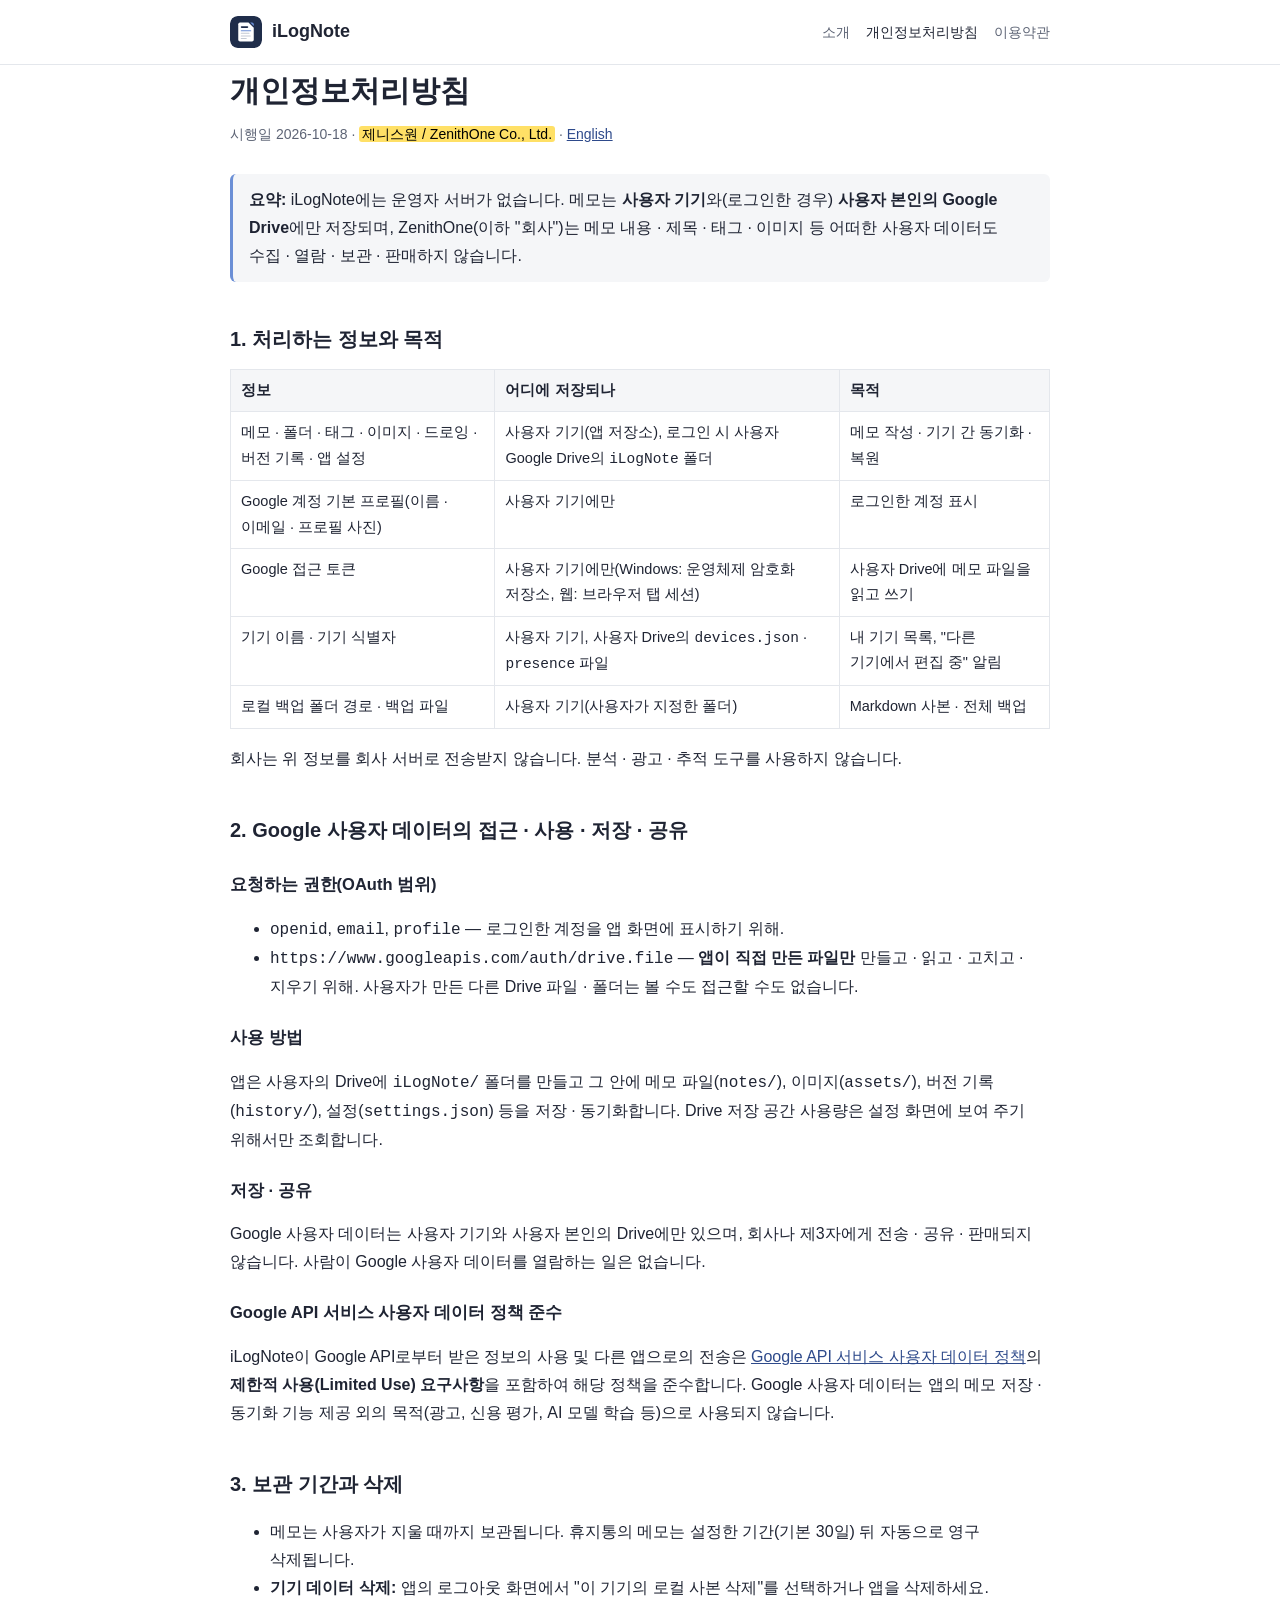
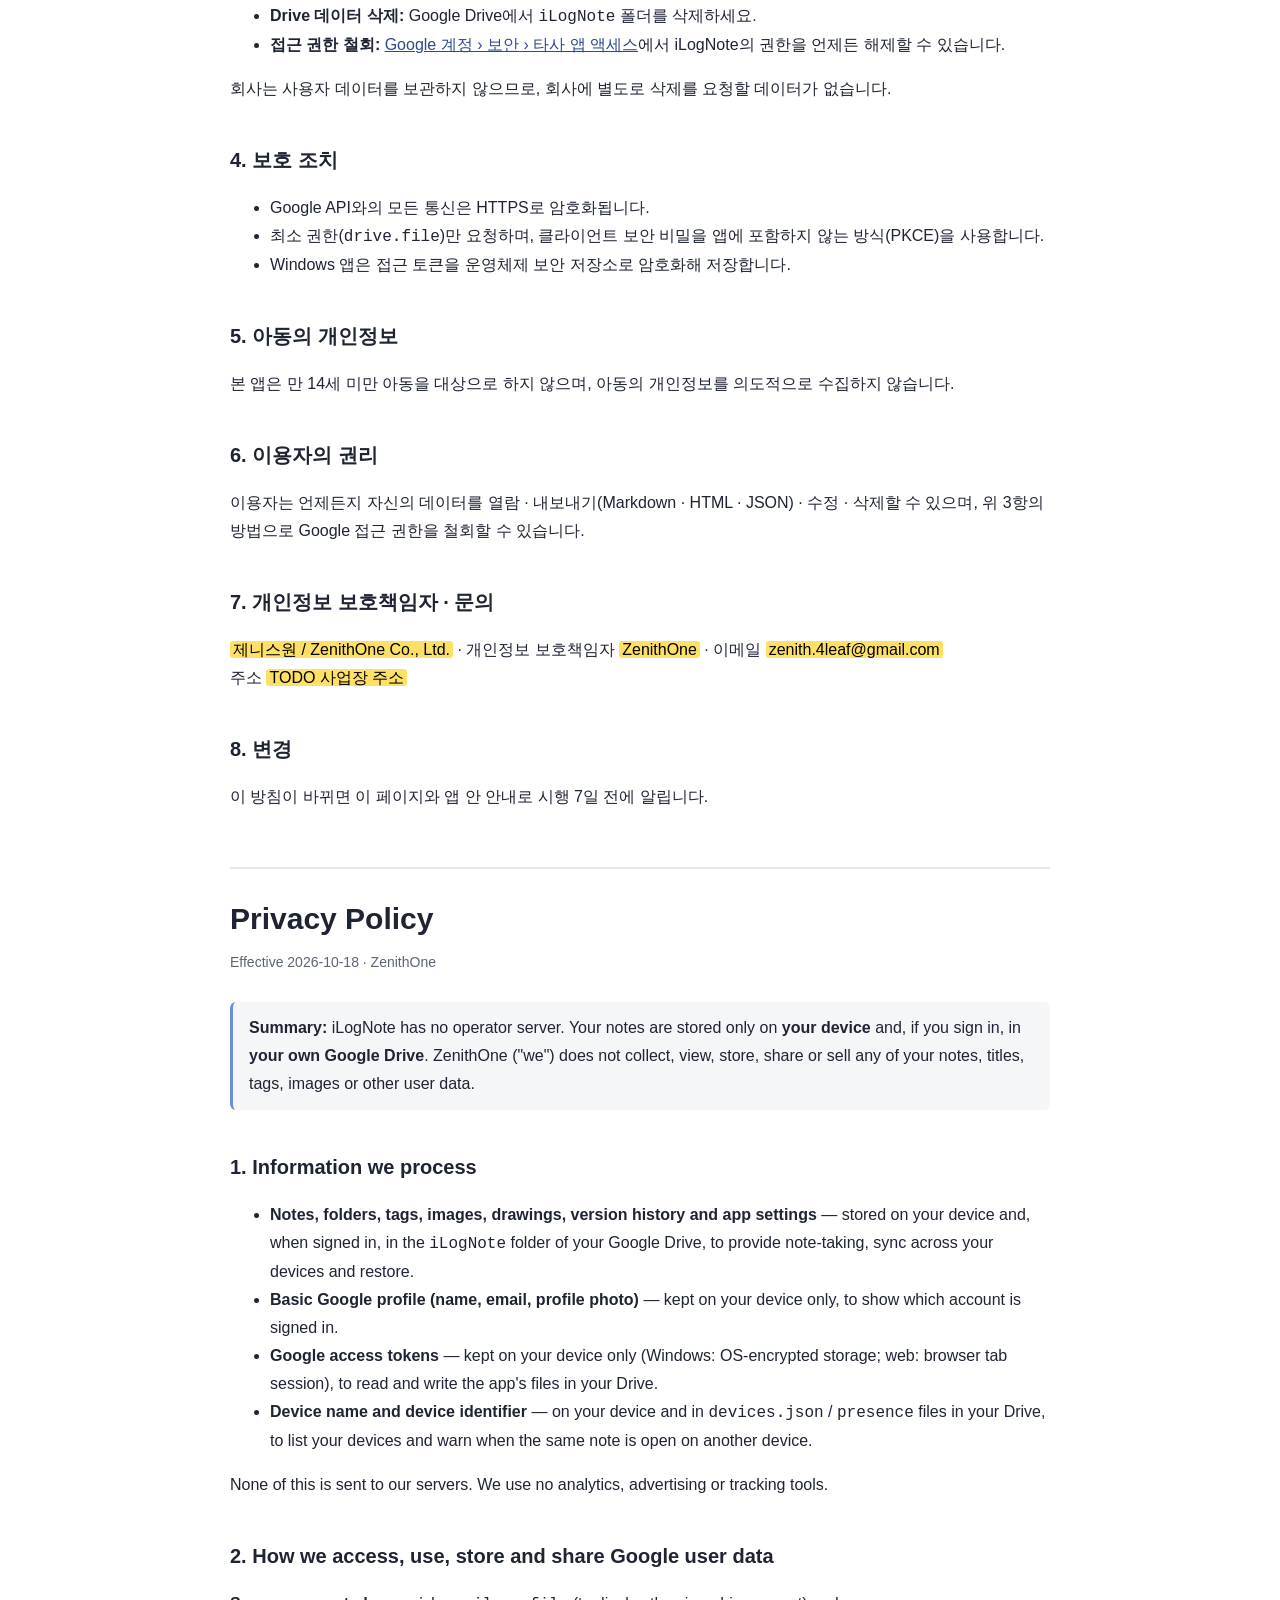
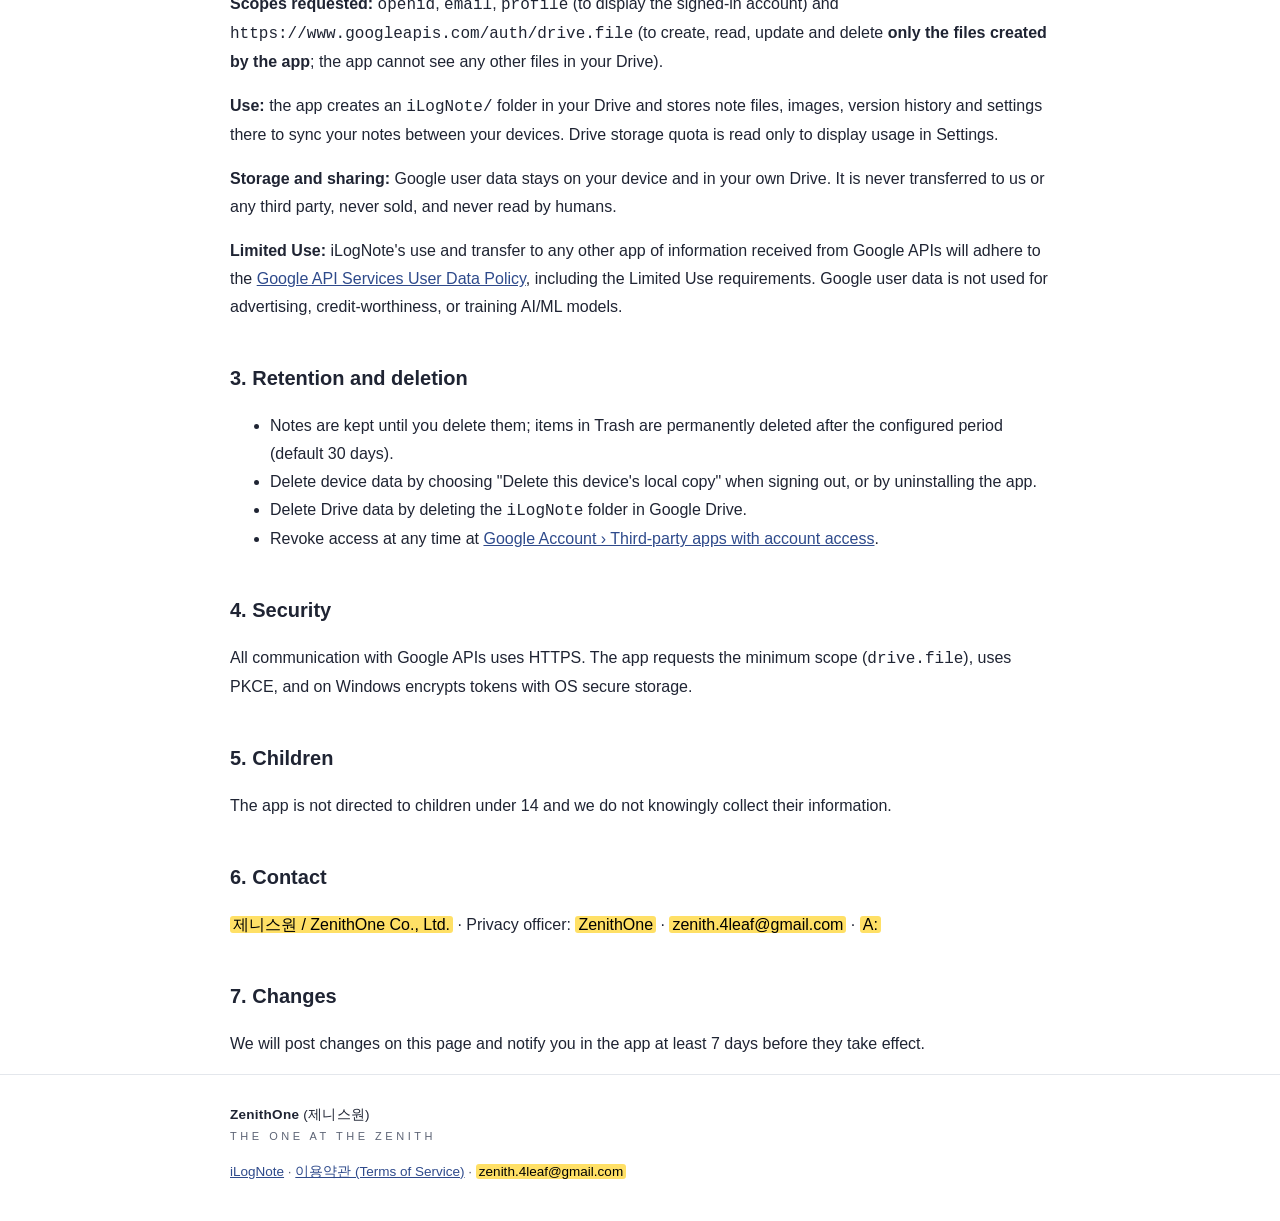
==== privacy.html @ d5c9f4c6 "Add files via upload" ====
<!doctype html>
<html lang="ko">
<head>
  <meta charset="utf-8" />
  <meta name="viewport" content="width=device-width, initial-scale=1" />
  <title>개인정보처리방침 (Privacy Policy) — iLogNote</title>
  <meta name="theme-color" content="#1F2D4A" />
  <link rel="icon" href="icon.svg" />
  <link rel="stylesheet" href="style.css" />
</head>
<body>
  <header class="top">
    <nav class="wrap nav" aria-label="사이트">
      <a class="brand" href="index.html"><img src="icon.svg" alt="" />iLogNote</a>
      <div class="links">
        <a href="index.html">소개</a>
        <a href="privacy.html" aria-current="page">개인정보처리방침</a>
        <a href="terms.html">이용약관</a>
      </div>
    </nav>
  </header>

  <main class="wrap">
    <h1 class="doc">개인정보처리방침</h1>
    <div class="meta">시행일 2026-10-18 · <mark class="todo">제니스원 / ZenithOne Co., Ltd.</mark> · <a href="#en">English</a></div>

    <div class="note">
      <b>요약:</b> iLogNote에는 운영자 서버가 없습니다. 메모는 <b>사용자 기기</b>와(로그인한 경우) <b>사용자 본인의 Google Drive</b>에만 저장되며, ZenithOne(이하 "회사")는 메모 내용 · 제목 · 태그 · 이미지 등 어떠한 사용자 데이터도 수집 · 열람 · 보관 · 판매하지 않습니다.
    </div>

    <h2>1. 처리하는 정보와 목적</h2>
    <table>
      <tr><th>정보</th><th>어디에 저장되나</th><th>목적</th></tr>
      <tr><td>메모 · 폴더 · 태그 · 이미지 · 드로잉 · 버전 기록 · 앱 설정</td><td>사용자 기기(앱 저장소), 로그인 시 사용자 Google Drive의 <code>iLogNote</code> 폴더</td><td>메모 작성 · 기기 간 동기화 · 복원</td></tr>
      <tr><td>Google 계정 기본 프로필(이름 · 이메일 · 프로필 사진)</td><td>사용자 기기에만</td><td>로그인한 계정 표시</td></tr>
      <tr><td>Google 접근 토큰</td><td>사용자 기기에만(Windows: 운영체제 암호화 저장소, 웹: 브라우저 탭 세션)</td><td>사용자 Drive에 메모 파일을 읽고 쓰기</td></tr>
      <tr><td>기기 이름 · 기기 식별자</td><td>사용자 기기, 사용자 Drive의 <code>devices.json</code> · <code>presence</code> 파일</td><td>내 기기 목록, "다른 기기에서 편집 중" 알림</td></tr>
      <tr><td>로컬 백업 폴더 경로 · 백업 파일</td><td>사용자 기기(사용자가 지정한 폴더)</td><td>Markdown 사본 · 전체 백업</td></tr>
    </table>
    <p>회사는 위 정보를 회사 서버로 전송받지 않습니다. 분석 · 광고 · 추적 도구를 사용하지 않습니다.</p>

    <h2>2. Google 사용자 데이터의 접근 · 사용 · 저장 · 공유</h2>
    <h3>요청하는 권한(OAuth 범위)</h3>
    <ul>
      <li><code>openid</code>, <code>email</code>, <code>profile</code> — 로그인한 계정을 앱 화면에 표시하기 위해.</li>
      <li><code>https://www.googleapis.com/auth/drive.file</code> — <b>앱이 직접 만든 파일만</b> 만들고 · 읽고 · 고치고 · 지우기 위해. 사용자가 만든 다른 Drive 파일 · 폴더는 볼 수도 접근할 수도 없습니다.</li>
    </ul>
    <h3>사용 방법</h3>
    <p>앱은 사용자의 Drive에 <code>iLogNote/</code> 폴더를 만들고 그 안에 메모 파일(<code>notes/</code>), 이미지(<code>assets/</code>), 버전 기록(<code>history/</code>), 설정(<code>settings.json</code>) 등을 저장 · 동기화합니다. Drive 저장 공간 사용량은 설정 화면에 보여 주기 위해서만 조회합니다.</p>
    <h3>저장 · 공유</h3>
    <p>Google 사용자 데이터는 사용자 기기와 사용자 본인의 Drive에만 있으며, 회사나 제3자에게 전송 · 공유 · 판매되지 않습니다. 사람이 Google 사용자 데이터를 열람하는 일은 없습니다.</p>
    <h3>Google API 서비스 사용자 데이터 정책 준수</h3>
    <p>iLogNote이 Google API로부터 받은 정보의 사용 및 다른 앱으로의 전송은 <a href="https://developers.google.com/terms/api-services-user-data-policy" rel="noopener">Google API 서비스 사용자 데이터 정책</a>의 <b>제한적 사용(Limited Use) 요구사항</b>을 포함하여 해당 정책을 준수합니다. Google 사용자 데이터는 앱의 메모 저장 · 동기화 기능 제공 외의 목적(광고, 신용 평가, AI 모델 학습 등)으로 사용되지 않습니다.</p>

    <h2>3. 보관 기간과 삭제</h2>
    <ul>
      <li>메모는 사용자가 지울 때까지 보관됩니다. 휴지통의 메모는 설정한 기간(기본 30일) 뒤 자동으로 영구 삭제됩니다.</li>
      <li><b>기기 데이터 삭제:</b> 앱의 로그아웃 화면에서 "이 기기의 로컬 사본 삭제"를 선택하거나 앱을 삭제하세요.</li>
      <li><b>Drive 데이터 삭제:</b> Google Drive에서 <code>iLogNote</code> 폴더를 삭제하세요.</li>
      <li><b>접근 권한 철회:</b> <a href="https://myaccount.google.com/permissions" rel="noopener">Google 계정 › 보안 › 타사 앱 액세스</a>에서 iLogNote의 권한을 언제든 해제할 수 있습니다.</li>
    </ul>
    <p>회사는 사용자 데이터를 보관하지 않으므로, 회사에 별도로 삭제를 요청할 데이터가 없습니다.</p>

    <h2>4. 보호 조치</h2>
    <ul>
      <li>Google API와의 모든 통신은 HTTPS로 암호화됩니다.</li>
      <li>최소 권한(<code>drive.file</code>)만 요청하며, 클라이언트 보안 비밀을 앱에 포함하지 않는 방식(PKCE)을 사용합니다.</li>
      <li>Windows 앱은 접근 토큰을 운영체제 보안 저장소로 암호화해 저장합니다.</li>
    </ul>

    <h2>5. 아동의 개인정보</h2>
    <p>본 앱은 만 14세 미만 아동을 대상으로 하지 않으며, 아동의 개인정보를 의도적으로 수집하지 않습니다.</p>

    <h2>6. 이용자의 권리</h2>
    <p>이용자는 언제든지 자신의 데이터를 열람 · 내보내기(Markdown · HTML · JSON) · 수정 · 삭제할 수 있으며, 위 3항의 방법으로 Google 접근 권한을 철회할 수 있습니다.</p>

    <h2>7. 개인정보 보호책임자 · 문의</h2>
    <p><mark class="todo">제니스원 / ZenithOne Co., Ltd.</mark> · 개인정보 보호책임자 <mark class="todo">ZenithOne</mark> · 이메일 <mark class="todo">zenith.4leaf@gmail.com</mark><br />주소 <mark class="todo">TODO 사업장 주소</mark></p>

    <h2>8. 변경</h2>
    <p>이 방침이 바뀌면 이 페이지와 앱 안 안내로 시행 7일 전에 알립니다.</p>

    <hr class="lang-sep" />

    <h1 class="doc" id="en">Privacy Policy</h1>
    <div class="meta">Effective 2026-10-18 · ZenithOne</div>
    <div class="note"><b>Summary:</b> iLogNote has no operator server. Your notes are stored only on <b>your device</b> and, if you sign in, in <b>your own Google Drive</b>. ZenithOne ("we") does not collect, view, store, share or sell any of your notes, titles, tags, images or other user data.</div>

    <h2>1. Information we process</h2>
    <ul>
      <li><b>Notes, folders, tags, images, drawings, version history and app settings</b> — stored on your device and, when signed in, in the <code>iLogNote</code> folder of your Google Drive, to provide note-taking, sync across your devices and restore.</li>
      <li><b>Basic Google profile (name, email, profile photo)</b> — kept on your device only, to show which account is signed in.</li>
      <li><b>Google access tokens</b> — kept on your device only (Windows: OS-encrypted storage; web: browser tab session), to read and write the app's files in your Drive.</li>
      <li><b>Device name and device identifier</b> — on your device and in <code>devices.json</code> / <code>presence</code> files in your Drive, to list your devices and warn when the same note is open on another device.</li>
    </ul>
    <p>None of this is sent to our servers. We use no analytics, advertising or tracking tools.</p>

    <h2>2. How we access, use, store and share Google user data</h2>
    <p><b>Scopes requested:</b> <code>openid</code>, <code>email</code>, <code>profile</code> (to display the signed-in account) and <code>https://www.googleapis.com/auth/drive.file</code> (to create, read, update and delete <b>only the files created by the app</b>; the app cannot see any other files in your Drive).</p>
    <p><b>Use:</b> the app creates an <code>iLogNote/</code> folder in your Drive and stores note files, images, version history and settings there to sync your notes between your devices. Drive storage quota is read only to display usage in Settings.</p>
    <p><b>Storage and sharing:</b> Google user data stays on your device and in your own Drive. It is never transferred to us or any third party, never sold, and never read by humans.</p>
    <p><b>Limited Use:</b> iLogNote's use and transfer to any other app of information received from Google APIs will adhere to the <a href="https://developers.google.com/terms/api-services-user-data-policy" rel="noopener">Google API Services User Data Policy</a>, including the Limited Use requirements. Google user data is not used for advertising, credit-worthiness, or training AI/ML models.</p>

    <h2>3. Retention and deletion</h2>
    <ul>
      <li>Notes are kept until you delete them; items in Trash are permanently deleted after the configured period (default 30 days).</li>
      <li>Delete device data by choosing "Delete this device's local copy" when signing out, or by uninstalling the app.</li>
      <li>Delete Drive data by deleting the <code>iLogNote</code> folder in Google Drive.</li>
      <li>Revoke access at any time at <a href="https://myaccount.google.com/permissions" rel="noopener">Google Account › Third-party apps with account access</a>.</li>
    </ul>

    <h2>4. Security</h2>
    <p>All communication with Google APIs uses HTTPS. The app requests the minimum scope (<code>drive.file</code>), uses PKCE, and on Windows encrypts tokens with OS secure storage.</p>

    <h2>5. Children</h2>
    <p>The app is not directed to children under 14 and we do not knowingly collect their information.</p>

    <h2>6. Contact</h2>
    <p><mark class="todo">제니스원 / ZenithOne Co., Ltd.</mark> · Privacy officer: <mark class="todo">ZenithOne</mark> · <mark class="todo">zenith.4leaf@gmail.com</mark> · <mark class="todo">A:</mark></p>

    <h2>7. Changes</h2>
    <p>We will post changes on this page and notify you in the app at least 7 days before they take effect.</p>
  </main>

  <footer>
    <div class="wrap">
      <div class="co">ZenithOne <span style="font-weight:400">(제니스원)</span></div>
      <div class="slogan">THE ONE AT THE ZENITH</div>
      <p><a href="index.html">iLogNote</a> · <a href="terms.html">이용약관 (Terms of Service)</a> · <mark class="todo">zenith.4leaf@gmail.com</mark></p>
    </div>
  </footer>
</body>
</html>
---- style.css ----
/* iLogNote 공개 사이트 — ZenithOne 브랜드 색 (Deep Navy · Sky Blue · Light Gray) */
:root {
  --navy: #1f2d4a;
  --sky: #6b8fd6;
  --gray: #d9dce1;
  --bg: #ffffff;
  --soft: #f5f6f8;
  --fg: #1f2433;
  --muted: #5d6475;
  --line: #e4e7ec;
  --link: #2e4a8b;
}
@media (prefers-color-scheme: dark) {
  :root {
    --bg: #12192a;
    --soft: #182238;
    --fg: #e6e9ef;
    --muted: #a3abbd;
    --line: #2a3550;
    --link: #8fadee;
  }
}
* { box-sizing: border-box; }
html { -webkit-text-size-adjust: 100%; }
body {
  margin: 0;
  background: var(--bg);
  color: var(--fg);
  font: 16px/1.75 'Pretendard', -apple-system, BlinkMacSystemFont, 'Segoe UI', 'Apple SD Gothic Neo', 'Malgun Gothic', sans-serif;
  word-break: keep-all;
  overflow-wrap: anywhere;
}
a { color: var(--link); }
header.top {
  border-bottom: 1px solid var(--line);
  background: var(--bg);
}
.wrap { max-width: 860px; margin: 0 auto; padding: 0 20px; }
.nav { display: flex; align-items: center; gap: 16px; height: 64px; }
.brand { display: flex; align-items: center; gap: 10px; color: var(--fg); text-decoration: none; font-weight: 700; font-size: 18px; }
.brand img { width: 32px; height: 32px; border-radius: 8px; }
.nav .links { margin-left: auto; display: flex; gap: 16px; font-size: 14px; }
.nav .links a { color: var(--muted); text-decoration: none; }
.nav .links a:hover, .nav .links a[aria-current] { color: var(--fg); }
.hero { background: var(--navy); color: #fff; padding: 64px 0 56px; }
.hero h1 { margin: 0 0 12px; font-size: clamp(28px, 5vw, 40px); line-height: 1.25; letter-spacing: -0.01em; }
.hero p { margin: 0; max-width: 620px; color: #cfd6e6; font-size: 17px; }
.hero .accent { color: var(--sky); }
.btns { display: flex; flex-wrap: wrap; gap: 10px; margin-top: 28px; }
.btn { display: inline-flex; align-items: center; height: 42px; padding: 0 18px; border-radius: 8px; background: var(--sky); color: var(--navy); font-weight: 700; text-decoration: none; }
.btn.ghost { background: transparent; color: #fff; border: 1px solid #ffffff55; }
main { padding: 40px 0 56px; }
.grid { display: grid; grid-template-columns: repeat(auto-fit, minmax(230px, 1fr)); gap: 14px; }
.card { border: 1px solid var(--line); border-radius: 10px; padding: 18px; background: var(--bg); }
.card h3 { margin: 0 0 6px; font-size: 16px; }
.card p { margin: 0; color: var(--muted); font-size: 14.5px; }
h1.doc { font-size: 30px; margin: 0 0 4px; }
.meta { color: var(--muted); font-size: 14px; margin-bottom: 28px; }
h2 { font-size: 20px; margin: 36px 0 8px; padding-top: 4px; }
h3 { font-size: 16.5px; margin: 22px 0 6px; }
.lang-sep { margin: 56px 0 24px; border: 0; border-top: 2px solid var(--line); }
table { width: 100%; border-collapse: collapse; margin: 12px 0; font-size: 14.5px; }
th, td { border: 1px solid var(--line); padding: 8px 10px; text-align: left; vertical-align: top; }
th { background: var(--soft); }
.note { background: var(--soft); border-left: 3px solid var(--sky); padding: 12px 16px; border-radius: 6px; margin: 16px 0; }
footer { border-top: 1px solid var(--line); padding: 28px 0 40px; color: var(--muted); font-size: 13.5px; }
footer .co { color: var(--fg); font-weight: 700; letter-spacing: 0.02em; }
footer .slogan { letter-spacing: 0.32em; font-size: 11px; color: var(--muted); }
mark.todo { background: #ffe066; color: #000; padding: 0 3px; border-radius: 3px; }
@media (max-width: 640px) { .nav .links { gap: 12px; font-size: 13px; } .hero { padding: 44px 0 40px; } }

.shots { display: grid; grid-template-columns: repeat(auto-fit, minmax(300px, 1fr)); gap: 16px; }
.shots figure { margin: 0; }
.shots img { width: 100%; border: 1px solid var(--line); border-radius: 10px; display: block; background: var(--soft); }
.shots .phone img { max-width: 260px; margin: 0 auto; }
.shots figcaption { color: var(--muted); font-size: 13.5px; margin-top: 6px; text-align: center; }
.downloads .card { display: flex; flex-direction: column; gap: 8px; }
.btn.dl { background: var(--navy); color: #fff; align-self: flex-start; }
@media (prefers-color-scheme: dark) { .btn.dl { background: var(--sky); color: var(--navy); } }
.soon { align-self: flex-start; padding: 6px 12px; border-radius: 999px; background: var(--soft); color: var(--muted); font-size: 13px; }
.hash { font-size: 11.5px; word-break: break-all; }
.hash code { font-size: 11px; }
.small { color: var(--muted); font-size: 13.5px; }
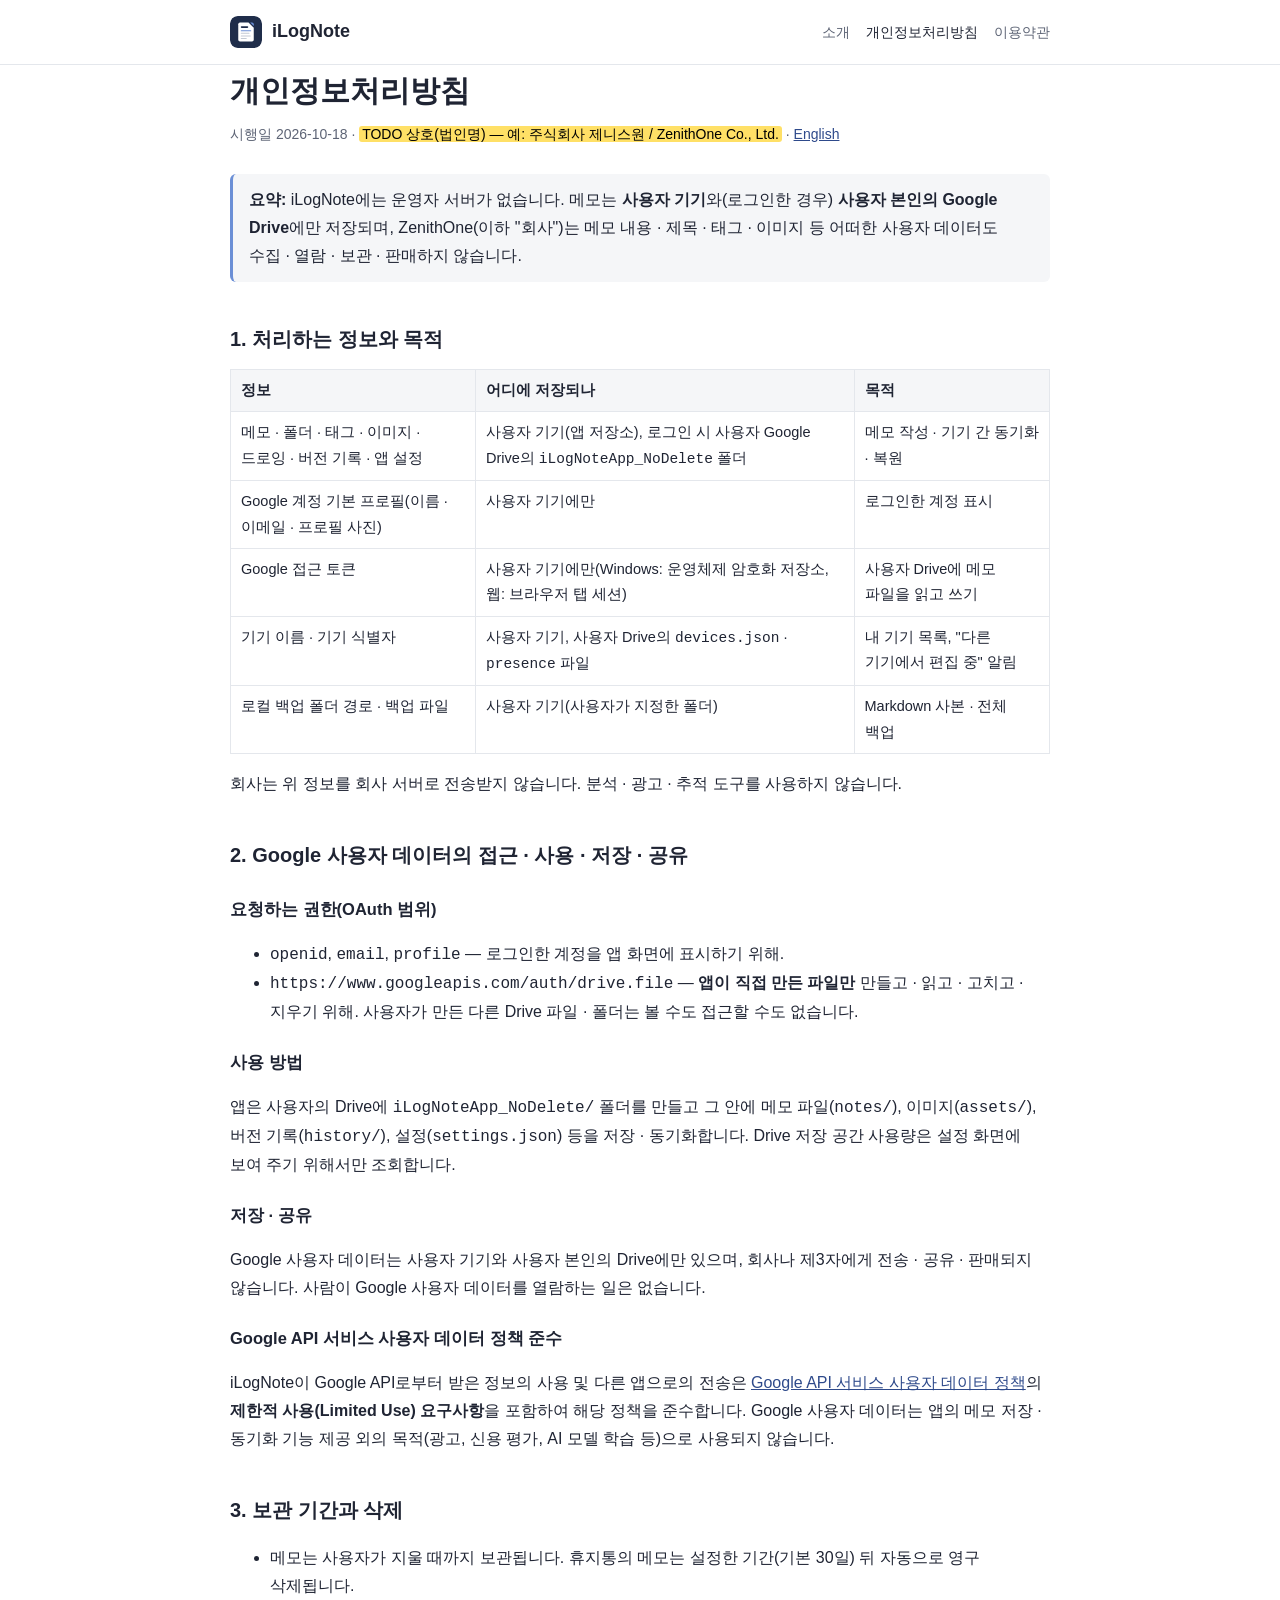
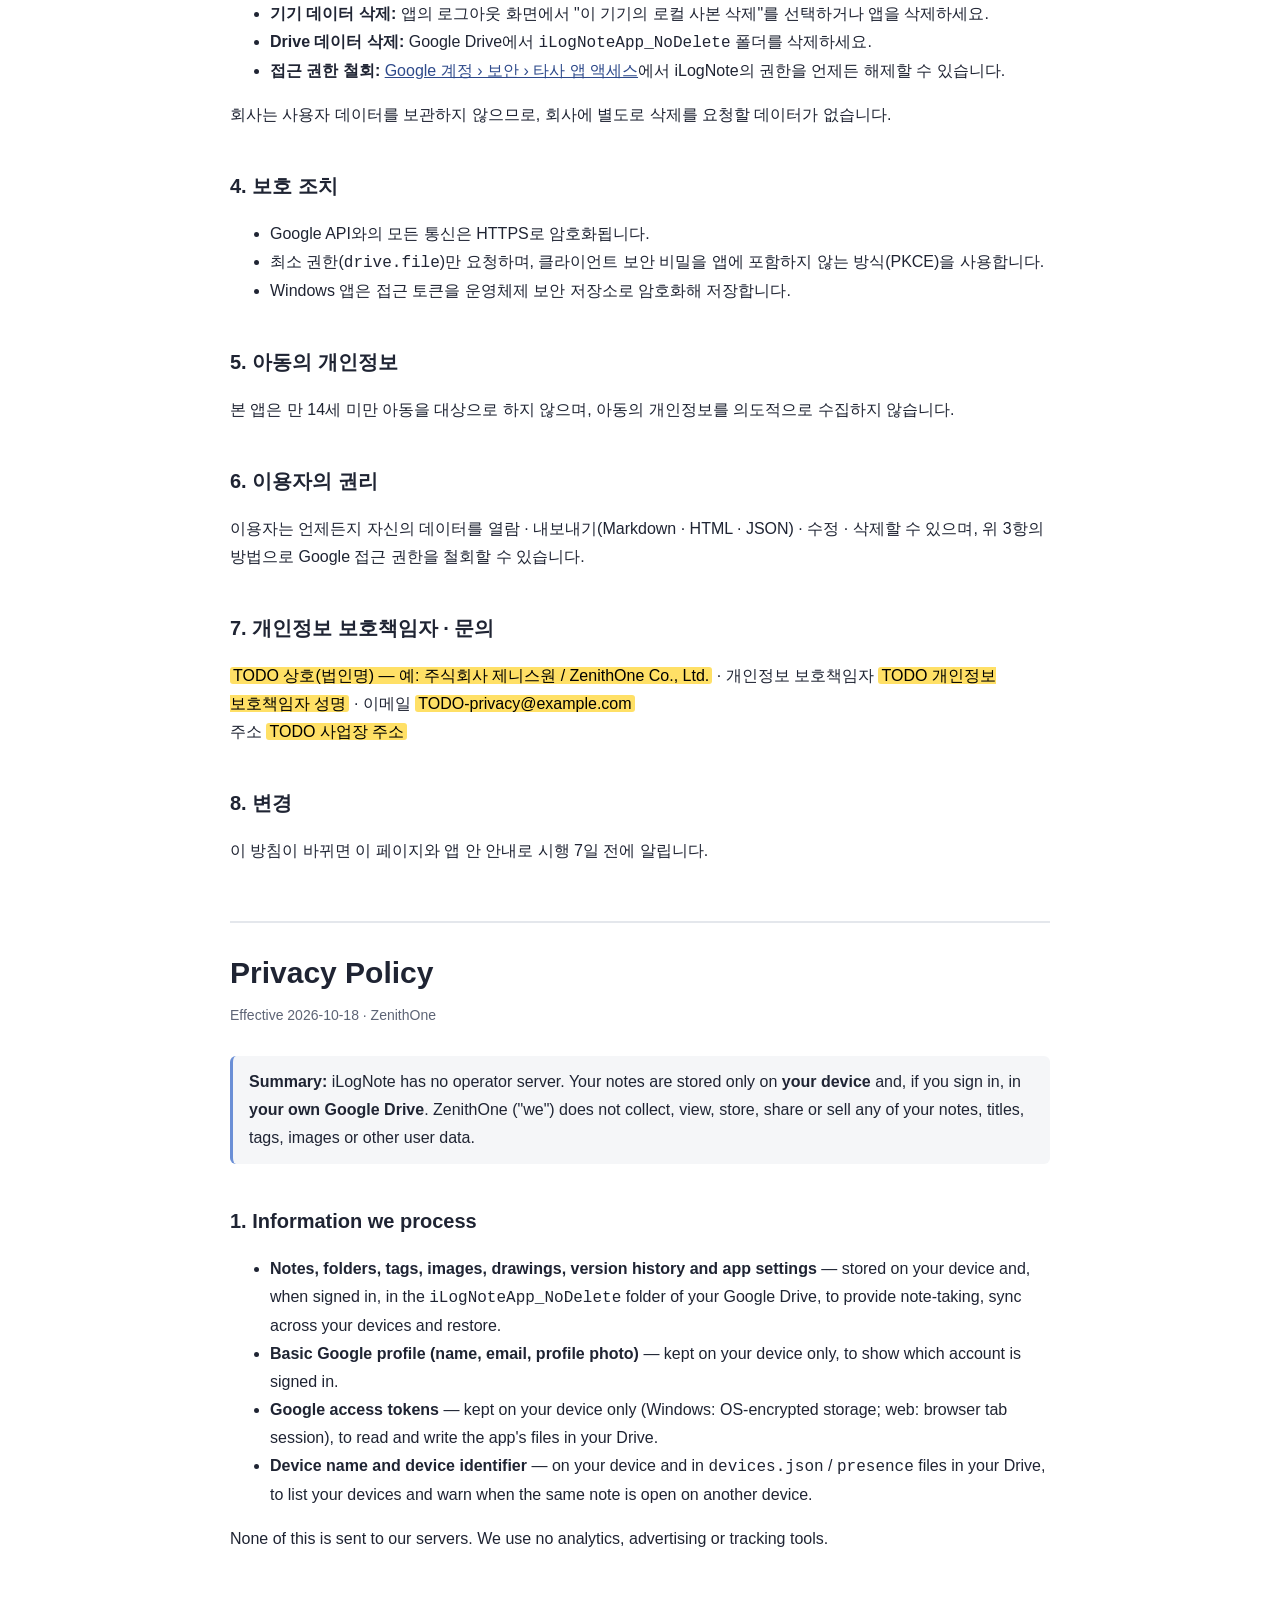
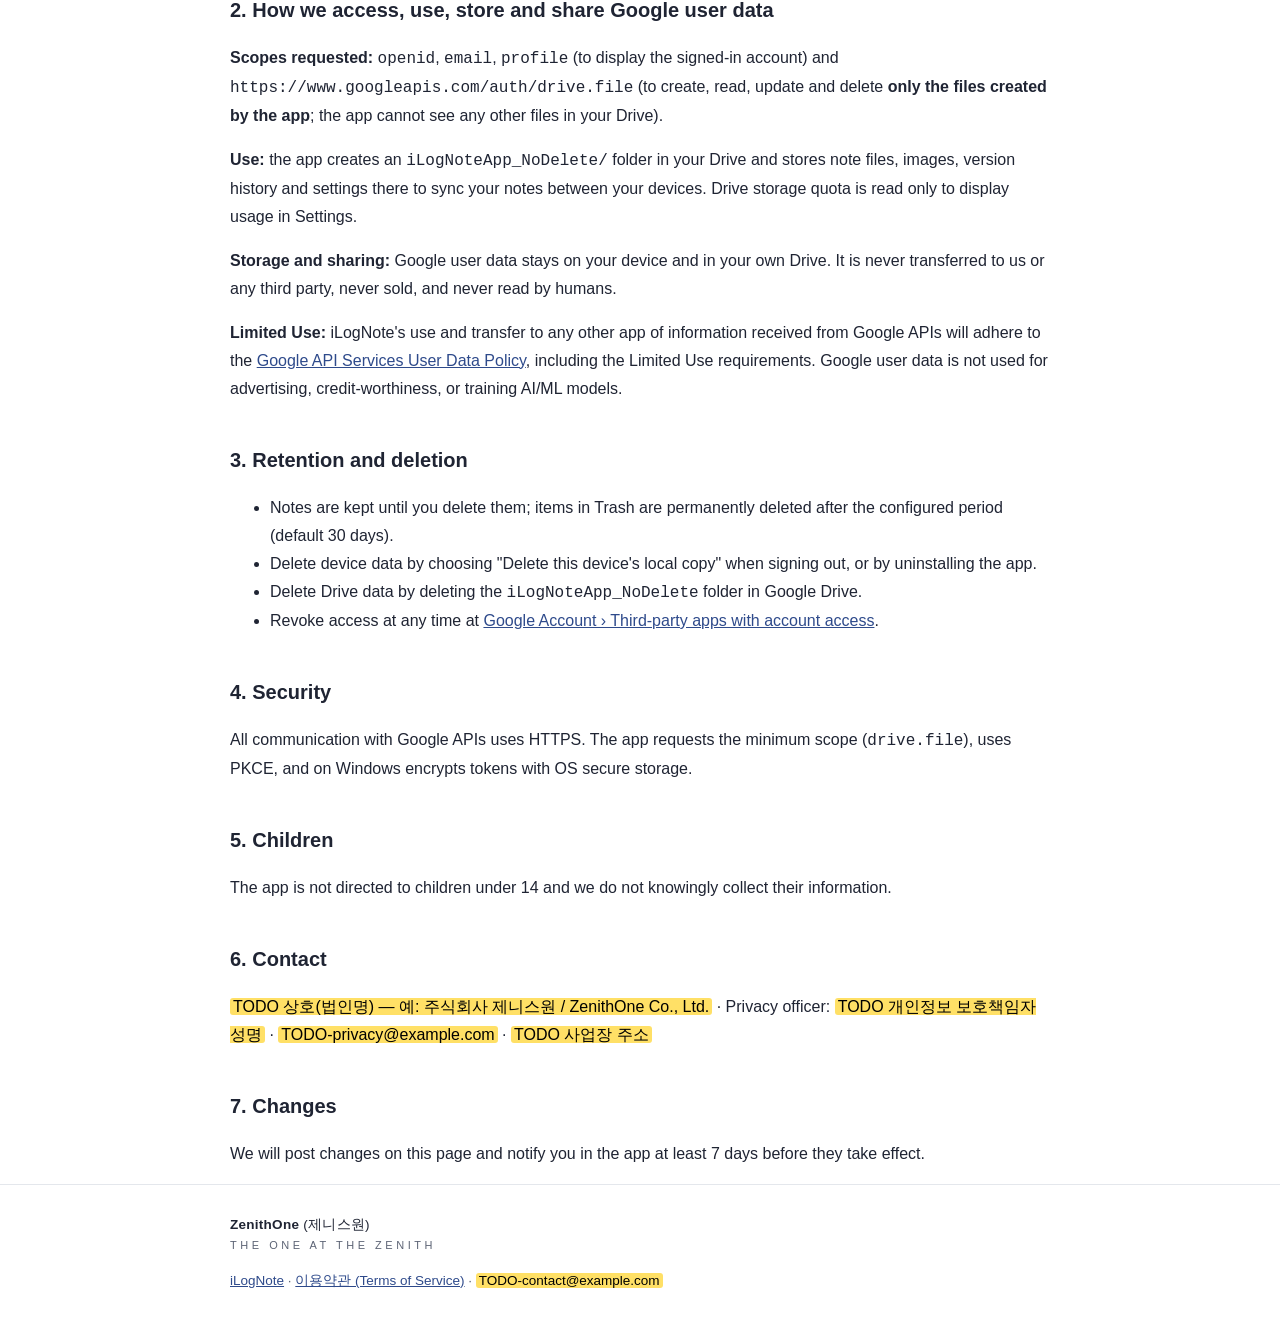
==== commit 10a01498: "Add files via upload" ====
--- a/privacy.html
+++ b/privacy.html
@@ -5,7 +5,9 @@
   <meta name="viewport" content="width=device-width, initial-scale=1" />
   <title>개인정보처리방침 (Privacy Policy) — iLogNote</title>
   <meta name="theme-color" content="#1F2D4A" />
-  <link rel="icon" href="icon.svg" />
+  <link rel="icon" href="icon.svg" type="image/svg+xml" />
+  <link rel="icon" href="icon-192.png" type="image/png" sizes="192x192" />
+  <link rel="apple-touch-icon" href="apple-touch-icon.png" />
   <link rel="stylesheet" href="style.css" />
 </head>
 <body>
@@ -22,7 +24,7 @@
 
   <main class="wrap">
     <h1 class="doc">개인정보처리방침</h1>
-    <div class="meta">시행일 2026-10-18 · <mark class="todo">제니스원 / ZenithOne Co., Ltd.</mark> · <a href="#en">English</a></div>
+    <div class="meta">시행일 2026-10-18 · <mark class="todo">TODO 상호(법인명) — 예: 주식회사 제니스원 / ZenithOne Co., Ltd.</mark> · <a href="#en">English</a></div>
 
     <div class="note">
       <b>요약:</b> iLogNote에는 운영자 서버가 없습니다. 메모는 <b>사용자 기기</b>와(로그인한 경우) <b>사용자 본인의 Google Drive</b>에만 저장되며, ZenithOne(이하 "회사")는 메모 내용 · 제목 · 태그 · 이미지 등 어떠한 사용자 데이터도 수집 · 열람 · 보관 · 판매하지 않습니다.
@@ -31,7 +33,7 @@
     <h2>1. 처리하는 정보와 목적</h2>
     <table>
       <tr><th>정보</th><th>어디에 저장되나</th><th>목적</th></tr>
-      <tr><td>메모 · 폴더 · 태그 · 이미지 · 드로잉 · 버전 기록 · 앱 설정</td><td>사용자 기기(앱 저장소), 로그인 시 사용자 Google Drive의 <code>iLogNote</code> 폴더</td><td>메모 작성 · 기기 간 동기화 · 복원</td></tr>
+      <tr><td>메모 · 폴더 · 태그 · 이미지 · 드로잉 · 버전 기록 · 앱 설정</td><td>사용자 기기(앱 저장소), 로그인 시 사용자 Google Drive의 <code>iLogNoteApp_NoDelete</code> 폴더</td><td>메모 작성 · 기기 간 동기화 · 복원</td></tr>
       <tr><td>Google 계정 기본 프로필(이름 · 이메일 · 프로필 사진)</td><td>사용자 기기에만</td><td>로그인한 계정 표시</td></tr>
       <tr><td>Google 접근 토큰</td><td>사용자 기기에만(Windows: 운영체제 암호화 저장소, 웹: 브라우저 탭 세션)</td><td>사용자 Drive에 메모 파일을 읽고 쓰기</td></tr>
       <tr><td>기기 이름 · 기기 식별자</td><td>사용자 기기, 사용자 Drive의 <code>devices.json</code> · <code>presence</code> 파일</td><td>내 기기 목록, "다른 기기에서 편집 중" 알림</td></tr>
@@ -46,7 +48,7 @@
       <li><code>https://www.googleapis.com/auth/drive.file</code> — <b>앱이 직접 만든 파일만</b> 만들고 · 읽고 · 고치고 · 지우기 위해. 사용자가 만든 다른 Drive 파일 · 폴더는 볼 수도 접근할 수도 없습니다.</li>
     </ul>
     <h3>사용 방법</h3>
-    <p>앱은 사용자의 Drive에 <code>iLogNote/</code> 폴더를 만들고 그 안에 메모 파일(<code>notes/</code>), 이미지(<code>assets/</code>), 버전 기록(<code>history/</code>), 설정(<code>settings.json</code>) 등을 저장 · 동기화합니다. Drive 저장 공간 사용량은 설정 화면에 보여 주기 위해서만 조회합니다.</p>
+    <p>앱은 사용자의 Drive에 <code>iLogNoteApp_NoDelete/</code> 폴더를 만들고 그 안에 메모 파일(<code>notes/</code>), 이미지(<code>assets/</code>), 버전 기록(<code>history/</code>), 설정(<code>settings.json</code>) 등을 저장 · 동기화합니다. Drive 저장 공간 사용량은 설정 화면에 보여 주기 위해서만 조회합니다.</p>
     <h3>저장 · 공유</h3>
     <p>Google 사용자 데이터는 사용자 기기와 사용자 본인의 Drive에만 있으며, 회사나 제3자에게 전송 · 공유 · 판매되지 않습니다. 사람이 Google 사용자 데이터를 열람하는 일은 없습니다.</p>
     <h3>Google API 서비스 사용자 데이터 정책 준수</h3>
@@ -56,7 +58,7 @@
     <ul>
       <li>메모는 사용자가 지울 때까지 보관됩니다. 휴지통의 메모는 설정한 기간(기본 30일) 뒤 자동으로 영구 삭제됩니다.</li>
       <li><b>기기 데이터 삭제:</b> 앱의 로그아웃 화면에서 "이 기기의 로컬 사본 삭제"를 선택하거나 앱을 삭제하세요.</li>
-      <li><b>Drive 데이터 삭제:</b> Google Drive에서 <code>iLogNote</code> 폴더를 삭제하세요.</li>
+      <li><b>Drive 데이터 삭제:</b> Google Drive에서 <code>iLogNoteApp_NoDelete</code> 폴더를 삭제하세요.</li>
       <li><b>접근 권한 철회:</b> <a href="https://myaccount.google.com/permissions" rel="noopener">Google 계정 › 보안 › 타사 앱 액세스</a>에서 iLogNote의 권한을 언제든 해제할 수 있습니다.</li>
     </ul>
     <p>회사는 사용자 데이터를 보관하지 않으므로, 회사에 별도로 삭제를 요청할 데이터가 없습니다.</p>
@@ -75,7 +77,7 @@
     <p>이용자는 언제든지 자신의 데이터를 열람 · 내보내기(Markdown · HTML · JSON) · 수정 · 삭제할 수 있으며, 위 3항의 방법으로 Google 접근 권한을 철회할 수 있습니다.</p>
 
     <h2>7. 개인정보 보호책임자 · 문의</h2>
-    <p><mark class="todo">제니스원 / ZenithOne Co., Ltd.</mark> · 개인정보 보호책임자 <mark class="todo">ZenithOne</mark> · 이메일 <mark class="todo">zenith.4leaf@gmail.com</mark><br />주소 <mark class="todo">TODO 사업장 주소</mark></p>
+    <p><mark class="todo">TODO 상호(법인명) — 예: 주식회사 제니스원 / ZenithOne Co., Ltd.</mark> · 개인정보 보호책임자 <mark class="todo">TODO 개인정보 보호책임자 성명</mark> · 이메일 <mark class="todo">TODO-privacy@example.com</mark><br />주소 <mark class="todo">TODO 사업장 주소</mark></p>
 
     <h2>8. 변경</h2>
     <p>이 방침이 바뀌면 이 페이지와 앱 안 안내로 시행 7일 전에 알립니다.</p>
@@ -88,7 +90,7 @@
 
     <h2>1. Information we process</h2>
     <ul>
-      <li><b>Notes, folders, tags, images, drawings, version history and app settings</b> — stored on your device and, when signed in, in the <code>iLogNote</code> folder of your Google Drive, to provide note-taking, sync across your devices and restore.</li>
+      <li><b>Notes, folders, tags, images, drawings, version history and app settings</b> — stored on your device and, when signed in, in the <code>iLogNoteApp_NoDelete</code> folder of your Google Drive, to provide note-taking, sync across your devices and restore.</li>
       <li><b>Basic Google profile (name, email, profile photo)</b> — kept on your device only, to show which account is signed in.</li>
       <li><b>Google access tokens</b> — kept on your device only (Windows: OS-encrypted storage; web: browser tab session), to read and write the app's files in your Drive.</li>
       <li><b>Device name and device identifier</b> — on your device and in <code>devices.json</code> / <code>presence</code> files in your Drive, to list your devices and warn when the same note is open on another device.</li>
@@ -97,7 +99,7 @@
 
     <h2>2. How we access, use, store and share Google user data</h2>
     <p><b>Scopes requested:</b> <code>openid</code>, <code>email</code>, <code>profile</code> (to display the signed-in account) and <code>https://www.googleapis.com/auth/drive.file</code> (to create, read, update and delete <b>only the files created by the app</b>; the app cannot see any other files in your Drive).</p>
-    <p><b>Use:</b> the app creates an <code>iLogNote/</code> folder in your Drive and stores note files, images, version history and settings there to sync your notes between your devices. Drive storage quota is read only to display usage in Settings.</p>
+    <p><b>Use:</b> the app creates an <code>iLogNoteApp_NoDelete/</code> folder in your Drive and stores note files, images, version history and settings there to sync your notes between your devices. Drive storage quota is read only to display usage in Settings.</p>
     <p><b>Storage and sharing:</b> Google user data stays on your device and in your own Drive. It is never transferred to us or any third party, never sold, and never read by humans.</p>
     <p><b>Limited Use:</b> iLogNote's use and transfer to any other app of information received from Google APIs will adhere to the <a href="https://developers.google.com/terms/api-services-user-data-policy" rel="noopener">Google API Services User Data Policy</a>, including the Limited Use requirements. Google user data is not used for advertising, credit-worthiness, or training AI/ML models.</p>
 
@@ -105,7 +107,7 @@
     <ul>
       <li>Notes are kept until you delete them; items in Trash are permanently deleted after the configured period (default 30 days).</li>
       <li>Delete device data by choosing "Delete this device's local copy" when signing out, or by uninstalling the app.</li>
-      <li>Delete Drive data by deleting the <code>iLogNote</code> folder in Google Drive.</li>
+      <li>Delete Drive data by deleting the <code>iLogNoteApp_NoDelete</code> folder in Google Drive.</li>
       <li>Revoke access at any time at <a href="https://myaccount.google.com/permissions" rel="noopener">Google Account › Third-party apps with account access</a>.</li>
     </ul>
 
@@ -116,7 +118,7 @@
     <p>The app is not directed to children under 14 and we do not knowingly collect their information.</p>
 
     <h2>6. Contact</h2>
-    <p><mark class="todo">제니스원 / ZenithOne Co., Ltd.</mark> · Privacy officer: <mark class="todo">ZenithOne</mark> · <mark class="todo">zenith.4leaf@gmail.com</mark> · <mark class="todo">A:</mark></p>
+    <p><mark class="todo">TODO 상호(법인명) — 예: 주식회사 제니스원 / ZenithOne Co., Ltd.</mark> · Privacy officer: <mark class="todo">TODO 개인정보 보호책임자 성명</mark> · <mark class="todo">TODO-privacy@example.com</mark> · <mark class="todo">TODO 사업장 주소</mark></p>
 
     <h2>7. Changes</h2>
     <p>We will post changes on this page and notify you in the app at least 7 days before they take effect.</p>
@@ -126,7 +128,7 @@
     <div class="wrap">
       <div class="co">ZenithOne <span style="font-weight:400">(제니스원)</span></div>
       <div class="slogan">THE ONE AT THE ZENITH</div>
-      <p><a href="index.html">iLogNote</a> · <a href="terms.html">이용약관 (Terms of Service)</a> · <mark class="todo">zenith.4leaf@gmail.com</mark></p>
+      <p><a href="index.html">iLogNote</a> · <a href="terms.html">이용약관 (Terms of Service)</a> · <mark class="todo">TODO-contact@example.com</mark></p>
     </div>
   </footer>
 </body>
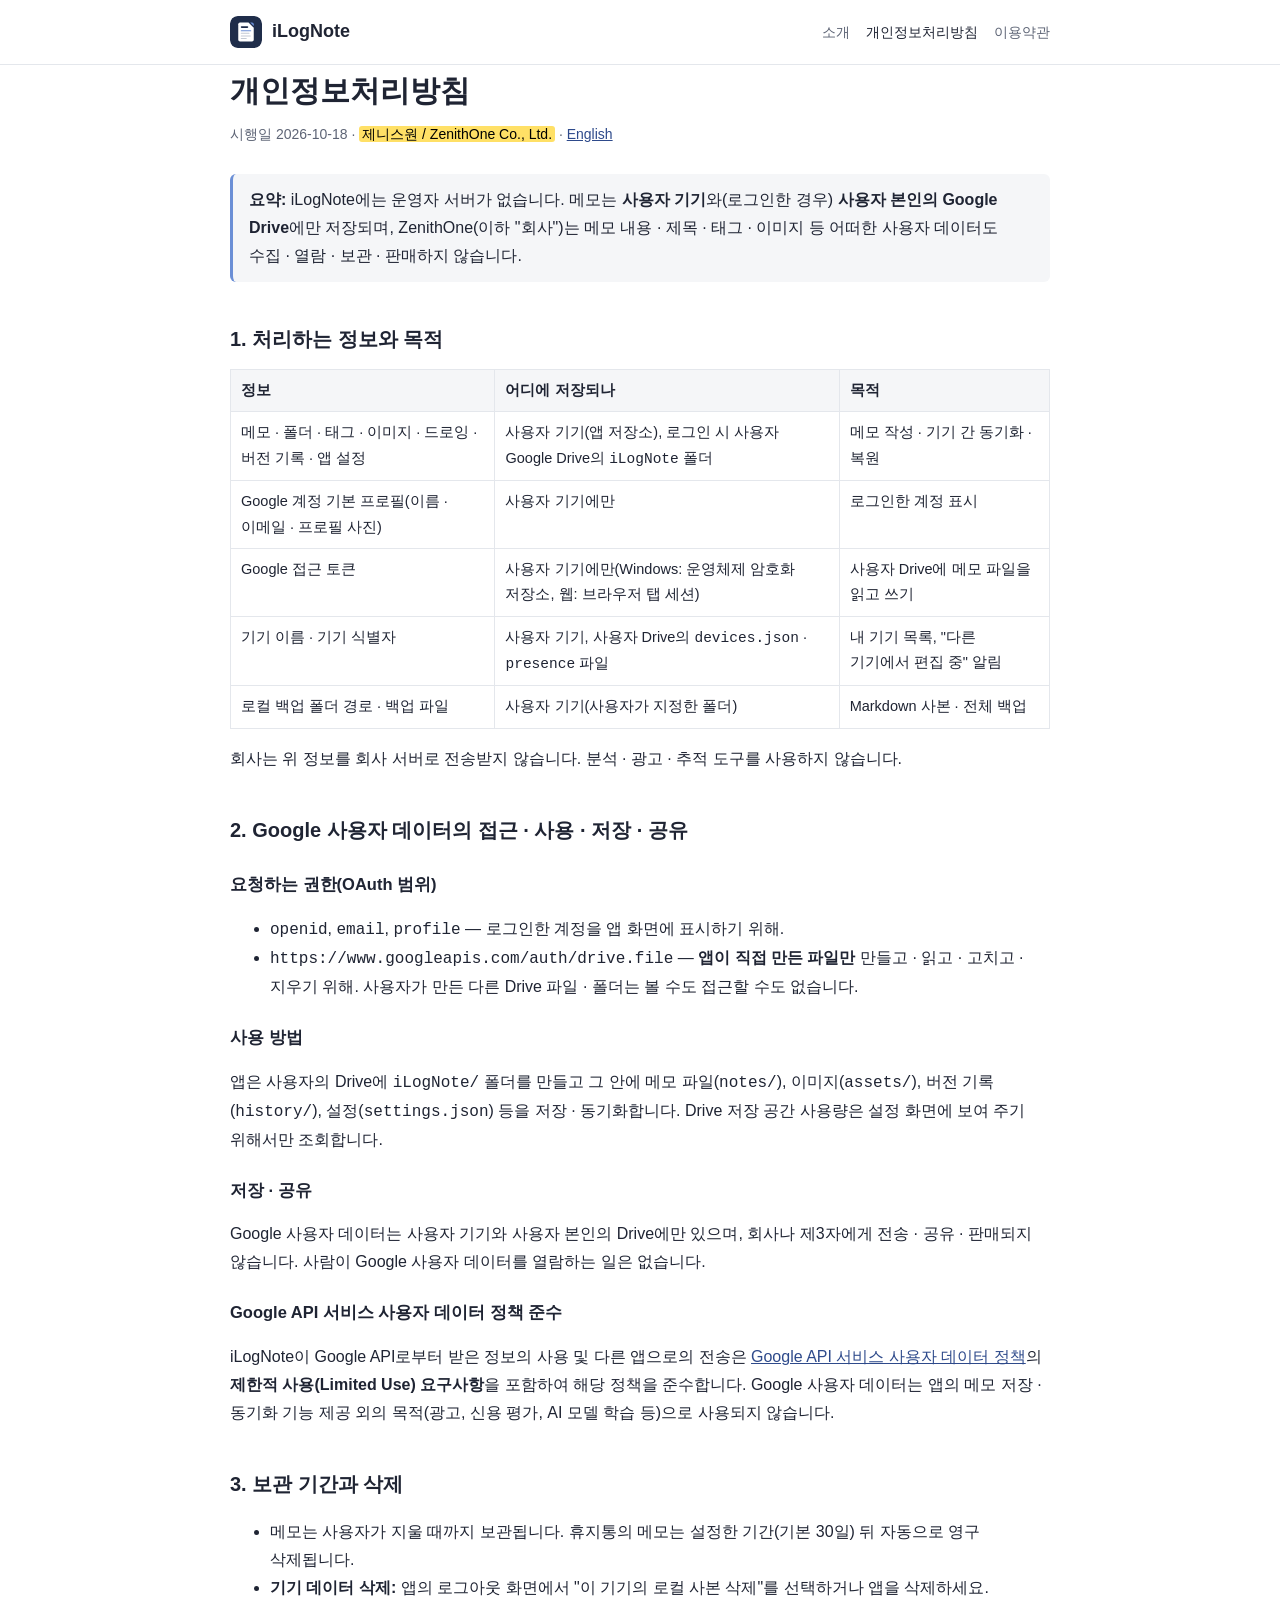
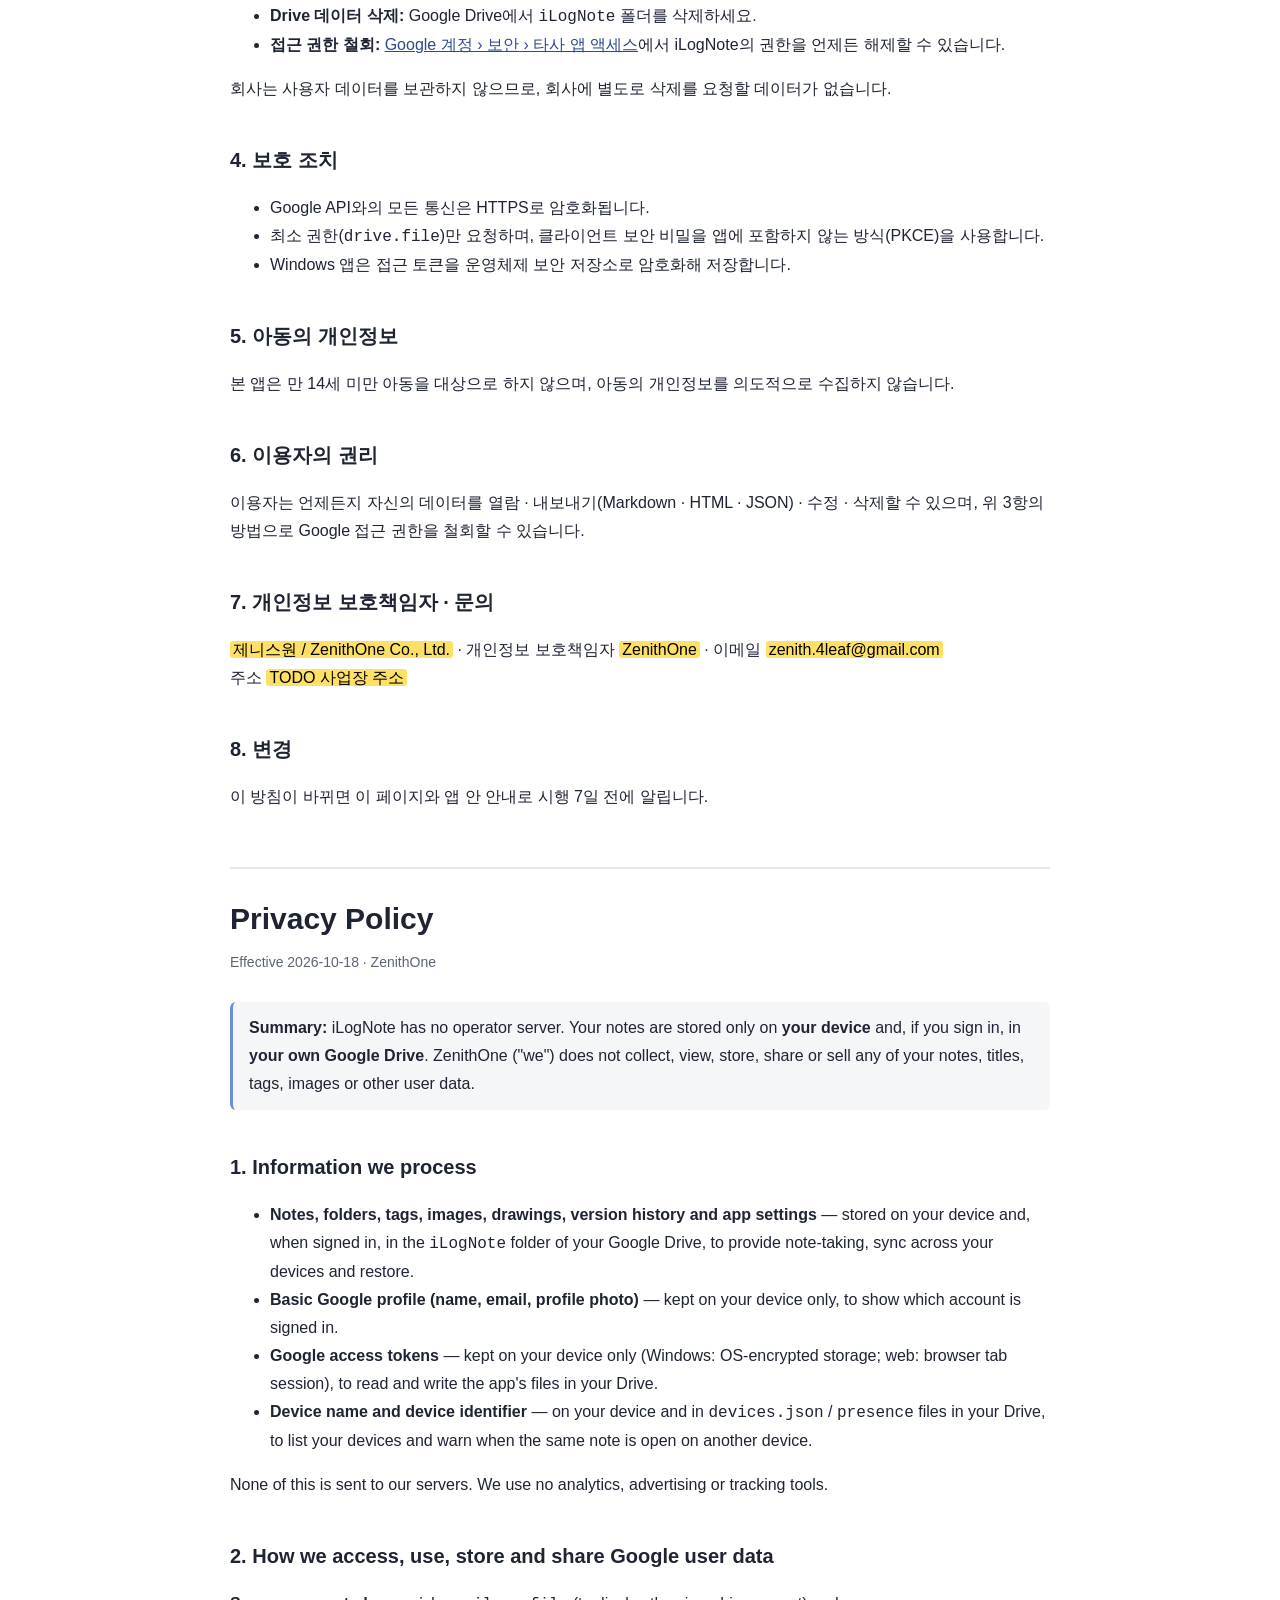
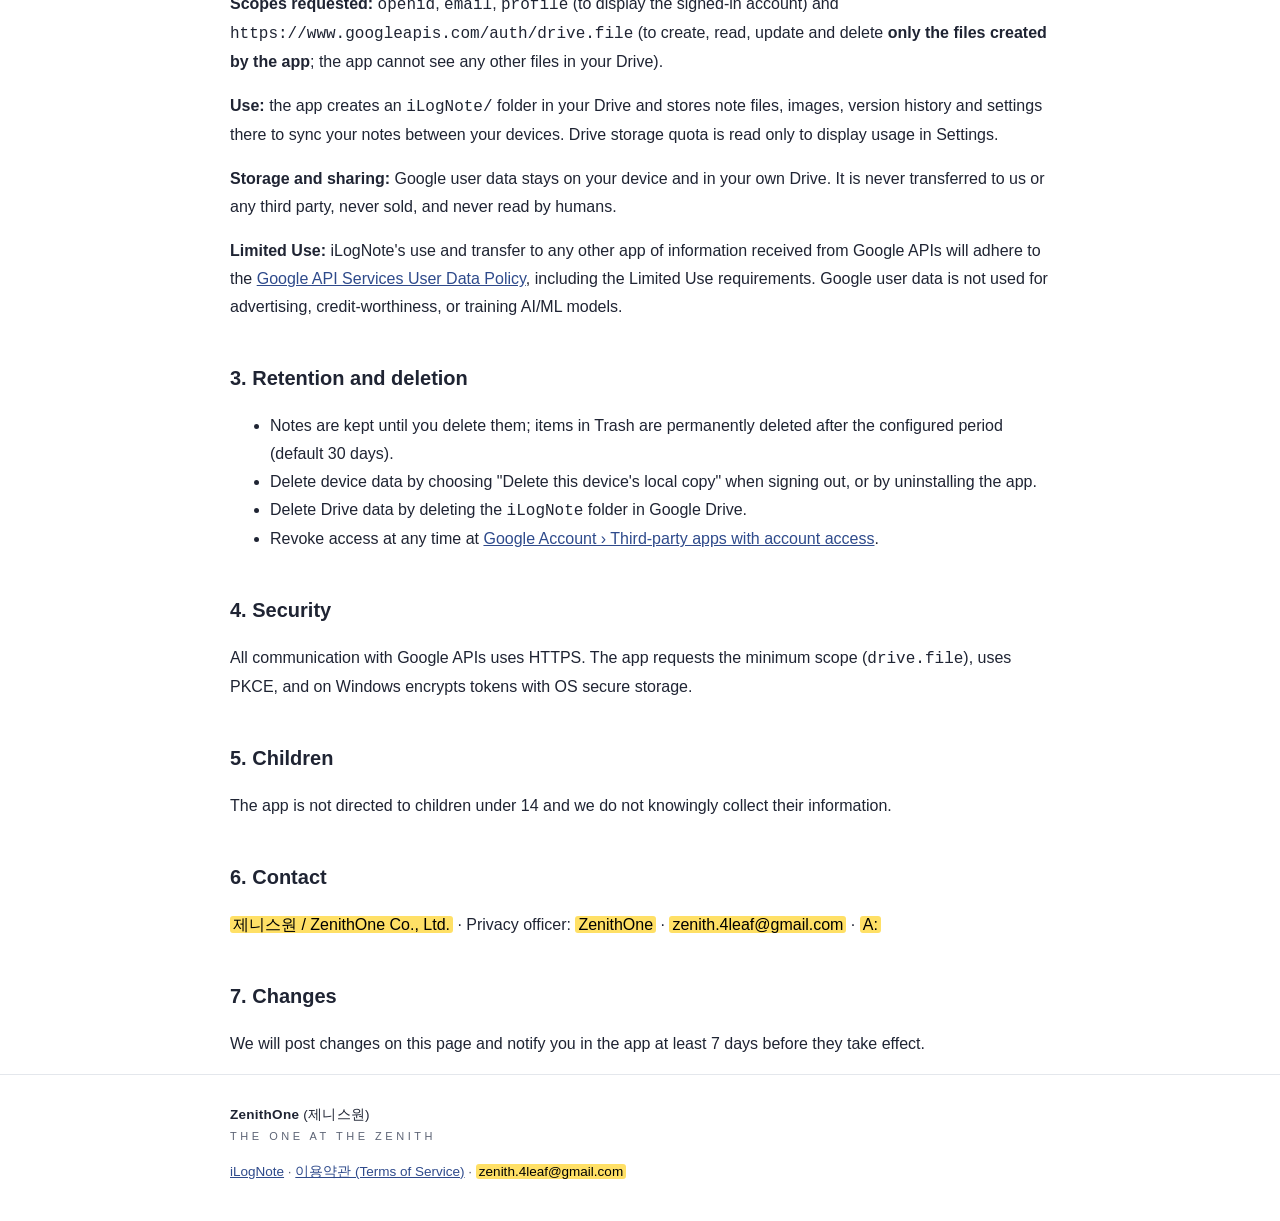
==== commit 63c293af: "Add files via upload" ====
--- a/privacy.html
+++ b/privacy.html
@@ -5,9 +5,8 @@
   <meta name="viewport" content="width=device-width, initial-scale=1" />
   <title>개인정보처리방침 (Privacy Policy) — iLogNote</title>
   <meta name="theme-color" content="#1F2D4A" />
-  <link rel="icon" href="icon.svg" type="image/svg+xml" />
-  <link rel="icon" href="icon-192.png" type="image/png" sizes="192x192" />
-  <link rel="apple-touch-icon" href="apple-touch-icon.png" />
+  <meta name="google-site-verification" content="gP1VP9jgMO9p_5XIaeZe6BmXU9EirqFNa1H0Ytc5GNA" />
+  <link rel="icon" href="icon.svg" />
   <link rel="stylesheet" href="style.css" />
 </head>
 <body>
@@ -24,7 +23,7 @@
 
   <main class="wrap">
     <h1 class="doc">개인정보처리방침</h1>
-    <div class="meta">시행일 2026-10-18 · <mark class="todo">TODO 상호(법인명) — 예: 주식회사 제니스원 / ZenithOne Co., Ltd.</mark> · <a href="#en">English</a></div>
+    <div class="meta">시행일 2026-10-18 · <mark class="todo">제니스원 / ZenithOne Co., Ltd.</mark> · <a href="#en">English</a></div>
 
     <div class="note">
       <b>요약:</b> iLogNote에는 운영자 서버가 없습니다. 메모는 <b>사용자 기기</b>와(로그인한 경우) <b>사용자 본인의 Google Drive</b>에만 저장되며, ZenithOne(이하 "회사")는 메모 내용 · 제목 · 태그 · 이미지 등 어떠한 사용자 데이터도 수집 · 열람 · 보관 · 판매하지 않습니다.
@@ -33,7 +32,7 @@
     <h2>1. 처리하는 정보와 목적</h2>
     <table>
       <tr><th>정보</th><th>어디에 저장되나</th><th>목적</th></tr>
-      <tr><td>메모 · 폴더 · 태그 · 이미지 · 드로잉 · 버전 기록 · 앱 설정</td><td>사용자 기기(앱 저장소), 로그인 시 사용자 Google Drive의 <code>iLogNoteApp_NoDelete</code> 폴더</td><td>메모 작성 · 기기 간 동기화 · 복원</td></tr>
+      <tr><td>메모 · 폴더 · 태그 · 이미지 · 드로잉 · 버전 기록 · 앱 설정</td><td>사용자 기기(앱 저장소), 로그인 시 사용자 Google Drive의 <code>iLogNote</code> 폴더</td><td>메모 작성 · 기기 간 동기화 · 복원</td></tr>
       <tr><td>Google 계정 기본 프로필(이름 · 이메일 · 프로필 사진)</td><td>사용자 기기에만</td><td>로그인한 계정 표시</td></tr>
       <tr><td>Google 접근 토큰</td><td>사용자 기기에만(Windows: 운영체제 암호화 저장소, 웹: 브라우저 탭 세션)</td><td>사용자 Drive에 메모 파일을 읽고 쓰기</td></tr>
       <tr><td>기기 이름 · 기기 식별자</td><td>사용자 기기, 사용자 Drive의 <code>devices.json</code> · <code>presence</code> 파일</td><td>내 기기 목록, "다른 기기에서 편집 중" 알림</td></tr>
@@ -48,7 +47,7 @@
       <li><code>https://www.googleapis.com/auth/drive.file</code> — <b>앱이 직접 만든 파일만</b> 만들고 · 읽고 · 고치고 · 지우기 위해. 사용자가 만든 다른 Drive 파일 · 폴더는 볼 수도 접근할 수도 없습니다.</li>
     </ul>
     <h3>사용 방법</h3>
-    <p>앱은 사용자의 Drive에 <code>iLogNoteApp_NoDelete/</code> 폴더를 만들고 그 안에 메모 파일(<code>notes/</code>), 이미지(<code>assets/</code>), 버전 기록(<code>history/</code>), 설정(<code>settings.json</code>) 등을 저장 · 동기화합니다. Drive 저장 공간 사용량은 설정 화면에 보여 주기 위해서만 조회합니다.</p>
+    <p>앱은 사용자의 Drive에 <code>iLogNote/</code> 폴더를 만들고 그 안에 메모 파일(<code>notes/</code>), 이미지(<code>assets/</code>), 버전 기록(<code>history/</code>), 설정(<code>settings.json</code>) 등을 저장 · 동기화합니다. Drive 저장 공간 사용량은 설정 화면에 보여 주기 위해서만 조회합니다.</p>
     <h3>저장 · 공유</h3>
     <p>Google 사용자 데이터는 사용자 기기와 사용자 본인의 Drive에만 있으며, 회사나 제3자에게 전송 · 공유 · 판매되지 않습니다. 사람이 Google 사용자 데이터를 열람하는 일은 없습니다.</p>
     <h3>Google API 서비스 사용자 데이터 정책 준수</h3>
@@ -58,7 +57,7 @@
     <ul>
       <li>메모는 사용자가 지울 때까지 보관됩니다. 휴지통의 메모는 설정한 기간(기본 30일) 뒤 자동으로 영구 삭제됩니다.</li>
       <li><b>기기 데이터 삭제:</b> 앱의 로그아웃 화면에서 "이 기기의 로컬 사본 삭제"를 선택하거나 앱을 삭제하세요.</li>
-      <li><b>Drive 데이터 삭제:</b> Google Drive에서 <code>iLogNoteApp_NoDelete</code> 폴더를 삭제하세요.</li>
+      <li><b>Drive 데이터 삭제:</b> Google Drive에서 <code>iLogNote</code> 폴더를 삭제하세요.</li>
       <li><b>접근 권한 철회:</b> <a href="https://myaccount.google.com/permissions" rel="noopener">Google 계정 › 보안 › 타사 앱 액세스</a>에서 iLogNote의 권한을 언제든 해제할 수 있습니다.</li>
     </ul>
     <p>회사는 사용자 데이터를 보관하지 않으므로, 회사에 별도로 삭제를 요청할 데이터가 없습니다.</p>
@@ -77,7 +76,7 @@
     <p>이용자는 언제든지 자신의 데이터를 열람 · 내보내기(Markdown · HTML · JSON) · 수정 · 삭제할 수 있으며, 위 3항의 방법으로 Google 접근 권한을 철회할 수 있습니다.</p>
 
     <h2>7. 개인정보 보호책임자 · 문의</h2>
-    <p><mark class="todo">TODO 상호(법인명) — 예: 주식회사 제니스원 / ZenithOne Co., Ltd.</mark> · 개인정보 보호책임자 <mark class="todo">TODO 개인정보 보호책임자 성명</mark> · 이메일 <mark class="todo">TODO-privacy@example.com</mark><br />주소 <mark class="todo">TODO 사업장 주소</mark></p>
+    <p><mark class="todo">제니스원 / ZenithOne Co., Ltd.</mark> · 개인정보 보호책임자 <mark class="todo">ZenithOne</mark> · 이메일 <mark class="todo">zenith.4leaf@gmail.com</mark><br />주소 <mark class="todo">TODO 사업장 주소</mark></p>
 
     <h2>8. 변경</h2>
     <p>이 방침이 바뀌면 이 페이지와 앱 안 안내로 시행 7일 전에 알립니다.</p>
@@ -90,7 +89,7 @@
 
     <h2>1. Information we process</h2>
     <ul>
-      <li><b>Notes, folders, tags, images, drawings, version history and app settings</b> — stored on your device and, when signed in, in the <code>iLogNoteApp_NoDelete</code> folder of your Google Drive, to provide note-taking, sync across your devices and restore.</li>
+      <li><b>Notes, folders, tags, images, drawings, version history and app settings</b> — stored on your device and, when signed in, in the <code>iLogNote</code> folder of your Google Drive, to provide note-taking, sync across your devices and restore.</li>
       <li><b>Basic Google profile (name, email, profile photo)</b> — kept on your device only, to show which account is signed in.</li>
       <li><b>Google access tokens</b> — kept on your device only (Windows: OS-encrypted storage; web: browser tab session), to read and write the app's files in your Drive.</li>
       <li><b>Device name and device identifier</b> — on your device and in <code>devices.json</code> / <code>presence</code> files in your Drive, to list your devices and warn when the same note is open on another device.</li>
@@ -99,7 +98,7 @@
 
     <h2>2. How we access, use, store and share Google user data</h2>
     <p><b>Scopes requested:</b> <code>openid</code>, <code>email</code>, <code>profile</code> (to display the signed-in account) and <code>https://www.googleapis.com/auth/drive.file</code> (to create, read, update and delete <b>only the files created by the app</b>; the app cannot see any other files in your Drive).</p>
-    <p><b>Use:</b> the app creates an <code>iLogNoteApp_NoDelete/</code> folder in your Drive and stores note files, images, version history and settings there to sync your notes between your devices. Drive storage quota is read only to display usage in Settings.</p>
+    <p><b>Use:</b> the app creates an <code>iLogNote/</code> folder in your Drive and stores note files, images, version history and settings there to sync your notes between your devices. Drive storage quota is read only to display usage in Settings.</p>
     <p><b>Storage and sharing:</b> Google user data stays on your device and in your own Drive. It is never transferred to us or any third party, never sold, and never read by humans.</p>
     <p><b>Limited Use:</b> iLogNote's use and transfer to any other app of information received from Google APIs will adhere to the <a href="https://developers.google.com/terms/api-services-user-data-policy" rel="noopener">Google API Services User Data Policy</a>, including the Limited Use requirements. Google user data is not used for advertising, credit-worthiness, or training AI/ML models.</p>
 
@@ -107,7 +106,7 @@
     <ul>
       <li>Notes are kept until you delete them; items in Trash are permanently deleted after the configured period (default 30 days).</li>
       <li>Delete device data by choosing "Delete this device's local copy" when signing out, or by uninstalling the app.</li>
-      <li>Delete Drive data by deleting the <code>iLogNoteApp_NoDelete</code> folder in Google Drive.</li>
+      <li>Delete Drive data by deleting the <code>iLogNote</code> folder in Google Drive.</li>
       <li>Revoke access at any time at <a href="https://myaccount.google.com/permissions" rel="noopener">Google Account › Third-party apps with account access</a>.</li>
     </ul>
 
@@ -118,7 +117,7 @@
     <p>The app is not directed to children under 14 and we do not knowingly collect their information.</p>
 
     <h2>6. Contact</h2>
-    <p><mark class="todo">TODO 상호(법인명) — 예: 주식회사 제니스원 / ZenithOne Co., Ltd.</mark> · Privacy officer: <mark class="todo">TODO 개인정보 보호책임자 성명</mark> · <mark class="todo">TODO-privacy@example.com</mark> · <mark class="todo">TODO 사업장 주소</mark></p>
+    <p><mark class="todo">제니스원 / ZenithOne Co., Ltd.</mark> · Privacy officer: <mark class="todo">ZenithOne</mark> · <mark class="todo">zenith.4leaf@gmail.com</mark> · <mark class="todo">A:</mark></p>
 
     <h2>7. Changes</h2>
     <p>We will post changes on this page and notify you in the app at least 7 days before they take effect.</p>
@@ -128,8 +127,8 @@
     <div class="wrap">
       <div class="co">ZenithOne <span style="font-weight:400">(제니스원)</span></div>
       <div class="slogan">THE ONE AT THE ZENITH</div>
-      <p><a href="index.html">iLogNote</a> · <a href="terms.html">이용약관 (Terms of Service)</a> · <mark class="todo">TODO-contact@example.com</mark></p>
+      <p><a href="index.html">iLogNote</a> · <a href="terms.html">이용약관 (Terms of Service)</a> · <mark class="todo">zenith.4leaf@gmail.com</mark></p>
     </div>
   </footer>
 </body>
-</html>
+</html>
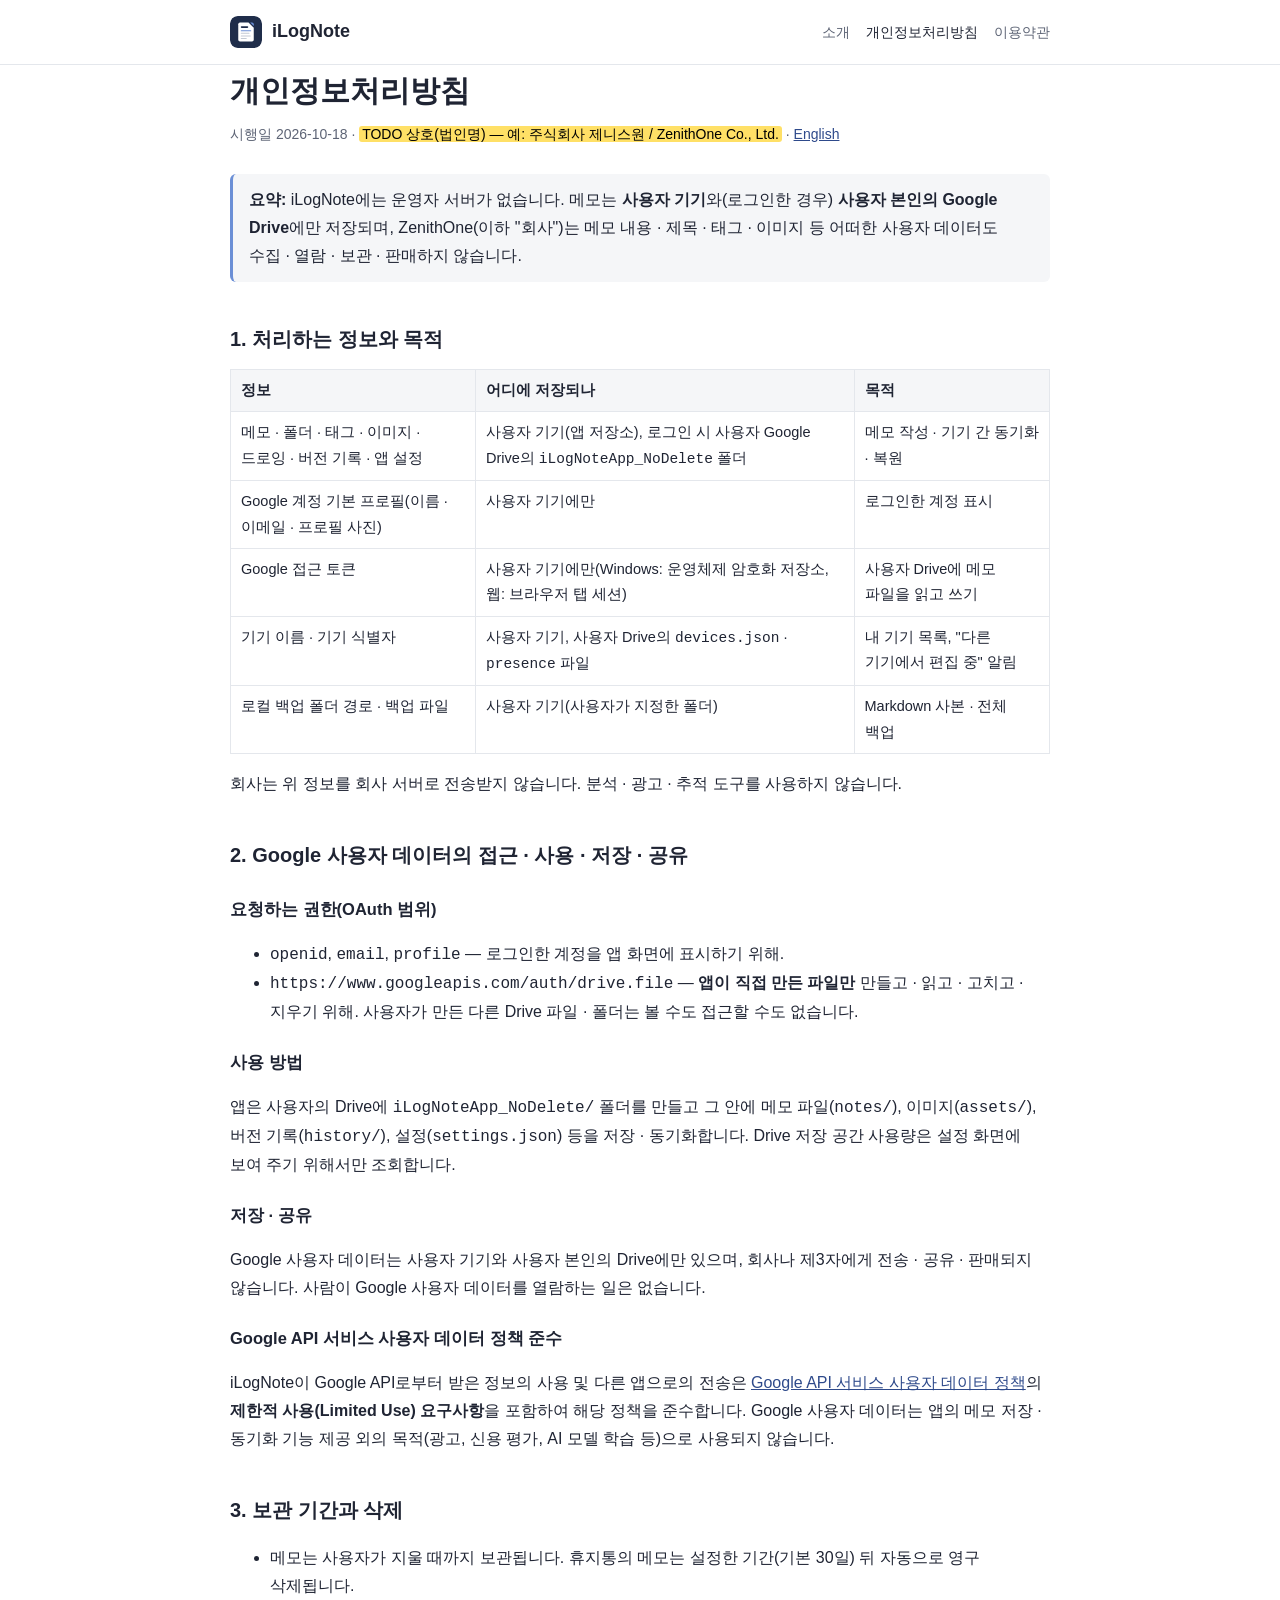
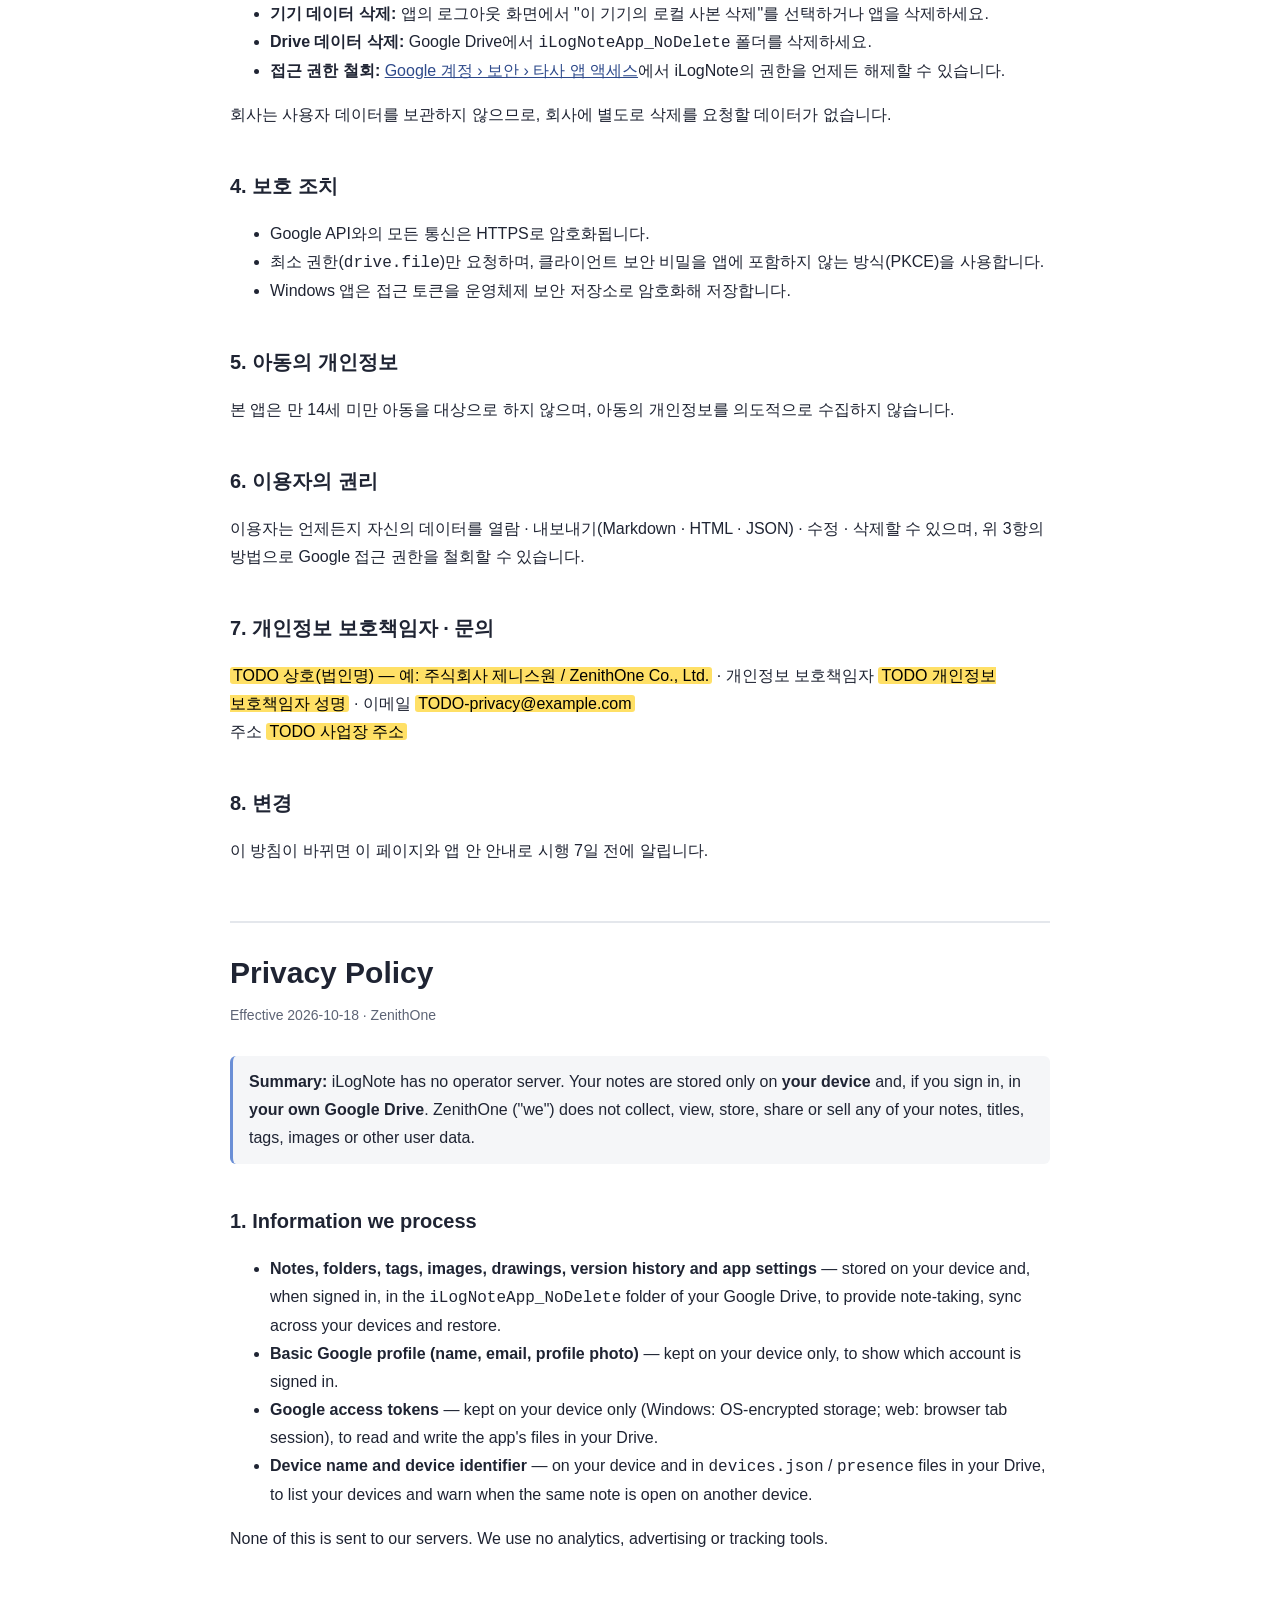
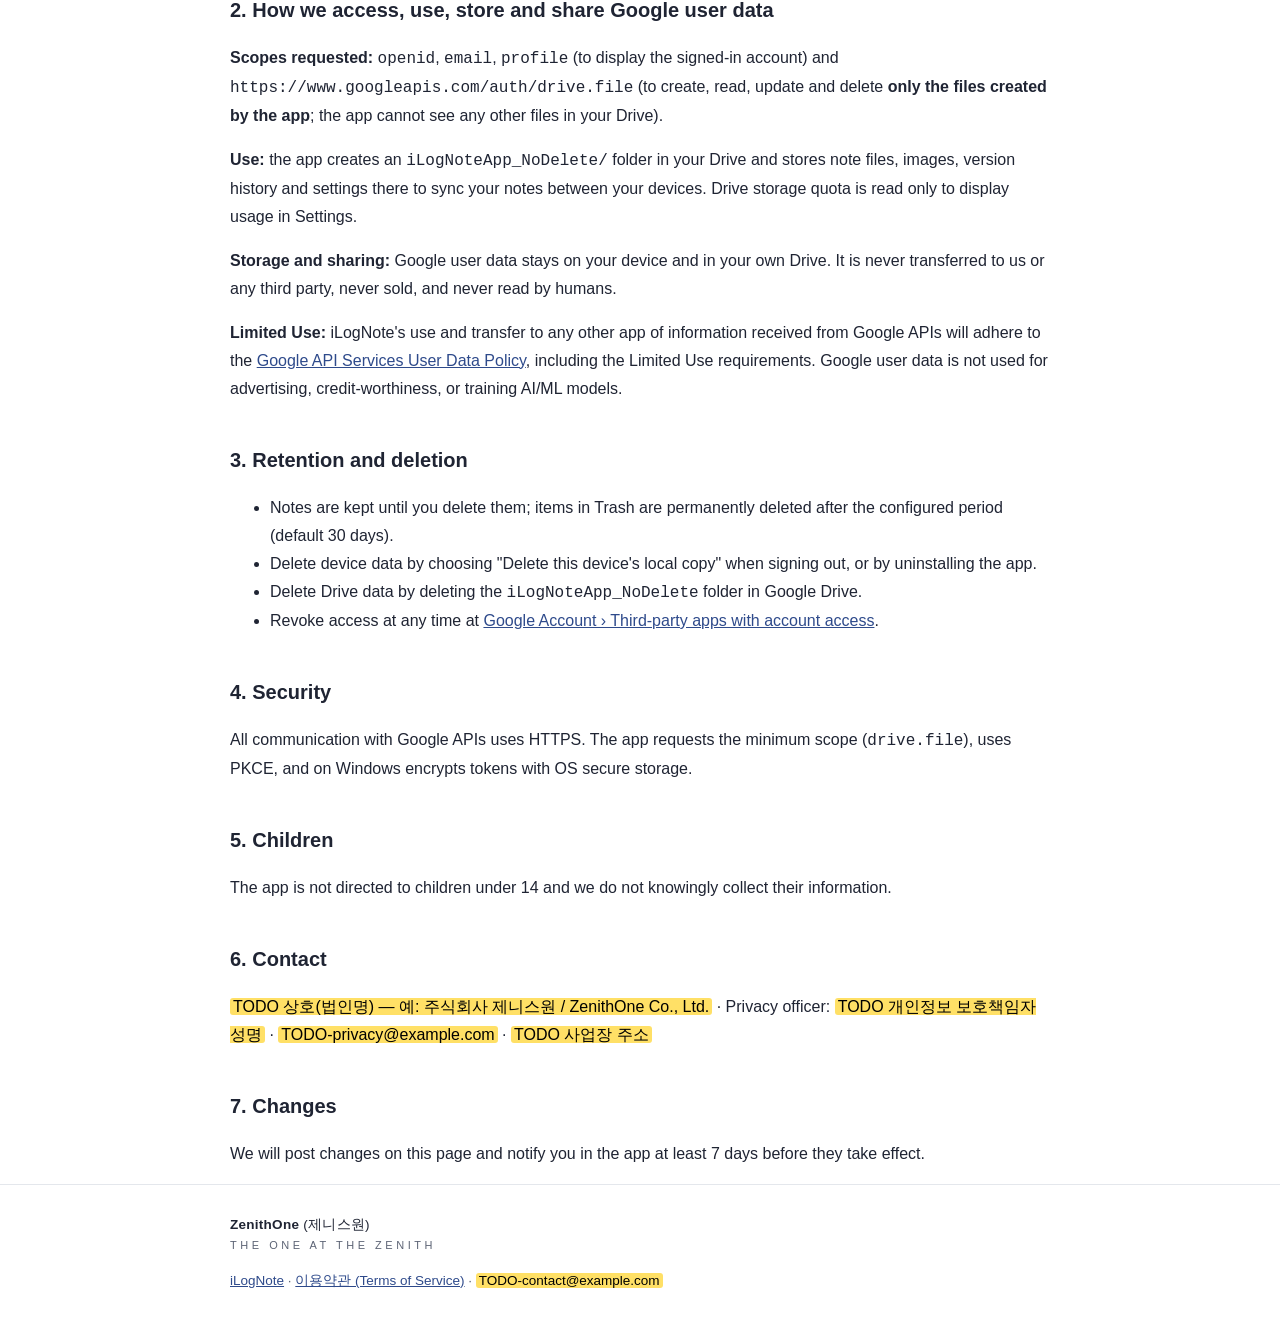
==== commit 315c3943: "Add files via upload" ====
--- a/privacy.html
+++ b/privacy.html
@@ -5,8 +5,9 @@
   <meta name="viewport" content="width=device-width, initial-scale=1" />
   <title>개인정보처리방침 (Privacy Policy) — iLogNote</title>
   <meta name="theme-color" content="#1F2D4A" />
-  <meta name="google-site-verification" content="gP1VP9jgMO9p_5XIaeZe6BmXU9EirqFNa1H0Ytc5GNA" />
-  <link rel="icon" href="icon.svg" />
+  <link rel="icon" href="icon.svg" type="image/svg+xml" />
+  <link rel="icon" href="icon-192.png" type="image/png" sizes="192x192" />
+  <link rel="apple-touch-icon" href="apple-touch-icon.png" />
   <link rel="stylesheet" href="style.css" />
 </head>
 <body>
@@ -23,7 +24,7 @@
 
   <main class="wrap">
     <h1 class="doc">개인정보처리방침</h1>
-    <div class="meta">시행일 2026-10-18 · <mark class="todo">제니스원 / ZenithOne Co., Ltd.</mark> · <a href="#en">English</a></div>
+    <div class="meta">시행일 2026-10-18 · <mark class="todo">TODO 상호(법인명) — 예: 주식회사 제니스원 / ZenithOne Co., Ltd.</mark> · <a href="#en">English</a></div>
 
     <div class="note">
       <b>요약:</b> iLogNote에는 운영자 서버가 없습니다. 메모는 <b>사용자 기기</b>와(로그인한 경우) <b>사용자 본인의 Google Drive</b>에만 저장되며, ZenithOne(이하 "회사")는 메모 내용 · 제목 · 태그 · 이미지 등 어떠한 사용자 데이터도 수집 · 열람 · 보관 · 판매하지 않습니다.
@@ -32,7 +33,7 @@
     <h2>1. 처리하는 정보와 목적</h2>
     <table>
       <tr><th>정보</th><th>어디에 저장되나</th><th>목적</th></tr>
-      <tr><td>메모 · 폴더 · 태그 · 이미지 · 드로잉 · 버전 기록 · 앱 설정</td><td>사용자 기기(앱 저장소), 로그인 시 사용자 Google Drive의 <code>iLogNote</code> 폴더</td><td>메모 작성 · 기기 간 동기화 · 복원</td></tr>
+      <tr><td>메모 · 폴더 · 태그 · 이미지 · 드로잉 · 버전 기록 · 앱 설정</td><td>사용자 기기(앱 저장소), 로그인 시 사용자 Google Drive의 <code>iLogNoteApp_NoDelete</code> 폴더</td><td>메모 작성 · 기기 간 동기화 · 복원</td></tr>
       <tr><td>Google 계정 기본 프로필(이름 · 이메일 · 프로필 사진)</td><td>사용자 기기에만</td><td>로그인한 계정 표시</td></tr>
       <tr><td>Google 접근 토큰</td><td>사용자 기기에만(Windows: 운영체제 암호화 저장소, 웹: 브라우저 탭 세션)</td><td>사용자 Drive에 메모 파일을 읽고 쓰기</td></tr>
       <tr><td>기기 이름 · 기기 식별자</td><td>사용자 기기, 사용자 Drive의 <code>devices.json</code> · <code>presence</code> 파일</td><td>내 기기 목록, "다른 기기에서 편집 중" 알림</td></tr>
@@ -47,7 +48,7 @@
       <li><code>https://www.googleapis.com/auth/drive.file</code> — <b>앱이 직접 만든 파일만</b> 만들고 · 읽고 · 고치고 · 지우기 위해. 사용자가 만든 다른 Drive 파일 · 폴더는 볼 수도 접근할 수도 없습니다.</li>
     </ul>
     <h3>사용 방법</h3>
-    <p>앱은 사용자의 Drive에 <code>iLogNote/</code> 폴더를 만들고 그 안에 메모 파일(<code>notes/</code>), 이미지(<code>assets/</code>), 버전 기록(<code>history/</code>), 설정(<code>settings.json</code>) 등을 저장 · 동기화합니다. Drive 저장 공간 사용량은 설정 화면에 보여 주기 위해서만 조회합니다.</p>
+    <p>앱은 사용자의 Drive에 <code>iLogNoteApp_NoDelete/</code> 폴더를 만들고 그 안에 메모 파일(<code>notes/</code>), 이미지(<code>assets/</code>), 버전 기록(<code>history/</code>), 설정(<code>settings.json</code>) 등을 저장 · 동기화합니다. Drive 저장 공간 사용량은 설정 화면에 보여 주기 위해서만 조회합니다.</p>
     <h3>저장 · 공유</h3>
     <p>Google 사용자 데이터는 사용자 기기와 사용자 본인의 Drive에만 있으며, 회사나 제3자에게 전송 · 공유 · 판매되지 않습니다. 사람이 Google 사용자 데이터를 열람하는 일은 없습니다.</p>
     <h3>Google API 서비스 사용자 데이터 정책 준수</h3>
@@ -57,7 +58,7 @@
     <ul>
       <li>메모는 사용자가 지울 때까지 보관됩니다. 휴지통의 메모는 설정한 기간(기본 30일) 뒤 자동으로 영구 삭제됩니다.</li>
       <li><b>기기 데이터 삭제:</b> 앱의 로그아웃 화면에서 "이 기기의 로컬 사본 삭제"를 선택하거나 앱을 삭제하세요.</li>
-      <li><b>Drive 데이터 삭제:</b> Google Drive에서 <code>iLogNote</code> 폴더를 삭제하세요.</li>
+      <li><b>Drive 데이터 삭제:</b> Google Drive에서 <code>iLogNoteApp_NoDelete</code> 폴더를 삭제하세요.</li>
       <li><b>접근 권한 철회:</b> <a href="https://myaccount.google.com/permissions" rel="noopener">Google 계정 › 보안 › 타사 앱 액세스</a>에서 iLogNote의 권한을 언제든 해제할 수 있습니다.</li>
     </ul>
     <p>회사는 사용자 데이터를 보관하지 않으므로, 회사에 별도로 삭제를 요청할 데이터가 없습니다.</p>
@@ -76,7 +77,7 @@
     <p>이용자는 언제든지 자신의 데이터를 열람 · 내보내기(Markdown · HTML · JSON) · 수정 · 삭제할 수 있으며, 위 3항의 방법으로 Google 접근 권한을 철회할 수 있습니다.</p>
 
     <h2>7. 개인정보 보호책임자 · 문의</h2>
-    <p><mark class="todo">제니스원 / ZenithOne Co., Ltd.</mark> · 개인정보 보호책임자 <mark class="todo">ZenithOne</mark> · 이메일 <mark class="todo">zenith.4leaf@gmail.com</mark><br />주소 <mark class="todo">TODO 사업장 주소</mark></p>
+    <p><mark class="todo">TODO 상호(법인명) — 예: 주식회사 제니스원 / ZenithOne Co., Ltd.</mark> · 개인정보 보호책임자 <mark class="todo">TODO 개인정보 보호책임자 성명</mark> · 이메일 <mark class="todo">TODO-privacy@example.com</mark><br />주소 <mark class="todo">TODO 사업장 주소</mark></p>
 
     <h2>8. 변경</h2>
     <p>이 방침이 바뀌면 이 페이지와 앱 안 안내로 시행 7일 전에 알립니다.</p>
@@ -89,7 +90,7 @@
 
     <h2>1. Information we process</h2>
     <ul>
-      <li><b>Notes, folders, tags, images, drawings, version history and app settings</b> — stored on your device and, when signed in, in the <code>iLogNote</code> folder of your Google Drive, to provide note-taking, sync across your devices and restore.</li>
+      <li><b>Notes, folders, tags, images, drawings, version history and app settings</b> — stored on your device and, when signed in, in the <code>iLogNoteApp_NoDelete</code> folder of your Google Drive, to provide note-taking, sync across your devices and restore.</li>
       <li><b>Basic Google profile (name, email, profile photo)</b> — kept on your device only, to show which account is signed in.</li>
       <li><b>Google access tokens</b> — kept on your device only (Windows: OS-encrypted storage; web: browser tab session), to read and write the app's files in your Drive.</li>
       <li><b>Device name and device identifier</b> — on your device and in <code>devices.json</code> / <code>presence</code> files in your Drive, to list your devices and warn when the same note is open on another device.</li>
@@ -98,7 +99,7 @@
 
     <h2>2. How we access, use, store and share Google user data</h2>
     <p><b>Scopes requested:</b> <code>openid</code>, <code>email</code>, <code>profile</code> (to display the signed-in account) and <code>https://www.googleapis.com/auth/drive.file</code> (to create, read, update and delete <b>only the files created by the app</b>; the app cannot see any other files in your Drive).</p>
-    <p><b>Use:</b> the app creates an <code>iLogNote/</code> folder in your Drive and stores note files, images, version history and settings there to sync your notes between your devices. Drive storage quota is read only to display usage in Settings.</p>
+    <p><b>Use:</b> the app creates an <code>iLogNoteApp_NoDelete/</code> folder in your Drive and stores note files, images, version history and settings there to sync your notes between your devices. Drive storage quota is read only to display usage in Settings.</p>
     <p><b>Storage and sharing:</b> Google user data stays on your device and in your own Drive. It is never transferred to us or any third party, never sold, and never read by humans.</p>
     <p><b>Limited Use:</b> iLogNote's use and transfer to any other app of information received from Google APIs will adhere to the <a href="https://developers.google.com/terms/api-services-user-data-policy" rel="noopener">Google API Services User Data Policy</a>, including the Limited Use requirements. Google user data is not used for advertising, credit-worthiness, or training AI/ML models.</p>
 
@@ -106,7 +107,7 @@
     <ul>
       <li>Notes are kept until you delete them; items in Trash are permanently deleted after the configured period (default 30 days).</li>
       <li>Delete device data by choosing "Delete this device's local copy" when signing out, or by uninstalling the app.</li>
-      <li>Delete Drive data by deleting the <code>iLogNote</code> folder in Google Drive.</li>
+      <li>Delete Drive data by deleting the <code>iLogNoteApp_NoDelete</code> folder in Google Drive.</li>
       <li>Revoke access at any time at <a href="https://myaccount.google.com/permissions" rel="noopener">Google Account › Third-party apps with account access</a>.</li>
     </ul>
 
@@ -117,7 +118,7 @@
     <p>The app is not directed to children under 14 and we do not knowingly collect their information.</p>
 
     <h2>6. Contact</h2>
-    <p><mark class="todo">제니스원 / ZenithOne Co., Ltd.</mark> · Privacy officer: <mark class="todo">ZenithOne</mark> · <mark class="todo">zenith.4leaf@gmail.com</mark> · <mark class="todo">A:</mark></p>
+    <p><mark class="todo">TODO 상호(법인명) — 예: 주식회사 제니스원 / ZenithOne Co., Ltd.</mark> · Privacy officer: <mark class="todo">TODO 개인정보 보호책임자 성명</mark> · <mark class="todo">TODO-privacy@example.com</mark> · <mark class="todo">TODO 사업장 주소</mark></p>
 
     <h2>7. Changes</h2>
     <p>We will post changes on this page and notify you in the app at least 7 days before they take effect.</p>
@@ -127,8 +128,8 @@
     <div class="wrap">
       <div class="co">ZenithOne <span style="font-weight:400">(제니스원)</span></div>
       <div class="slogan">THE ONE AT THE ZENITH</div>
-      <p><a href="index.html">iLogNote</a> · <a href="terms.html">이용약관 (Terms of Service)</a> · <mark class="todo">zenith.4leaf@gmail.com</mark></p>
+      <p><a href="index.html">iLogNote</a> · <a href="terms.html">이용약관 (Terms of Service)</a> · <mark class="todo">TODO-contact@example.com</mark></p>
     </div>
   </footer>
 </body>
-</html>+</html>
--- a/style.css
+++ b/style.css
@@ -81,3 +81,9 @@
 .hash { font-size: 11.5px; word-break: break-all; }
 .hash code { font-size: 11px; }
 .small { color: var(--muted); font-size: 13.5px; }
+
+/* 새 소식 (v0.0.2) */
+.hero .eyebrow { display: inline-block; margin: 0 0 14px; padding: 4px 12px; border-radius: 999px; background: #ffffff1a; color: #e3e9f7; font-size: 13px; }
+h2 .ver { display: inline-block; margin-left: 6px; padding: 1px 8px; border-radius: 999px; background: var(--soft); color: var(--muted); font-size: 13px; font-weight: 600; vertical-align: middle; }
+.card.new { position: relative; border-color: var(--sky); }
+.card.new .tag { display: inline-block; margin-bottom: 6px; padding: 1px 8px; border-radius: 999px; background: var(--sky); color: var(--navy); font-size: 11px; font-weight: 800; letter-spacing: 0.04em; }
